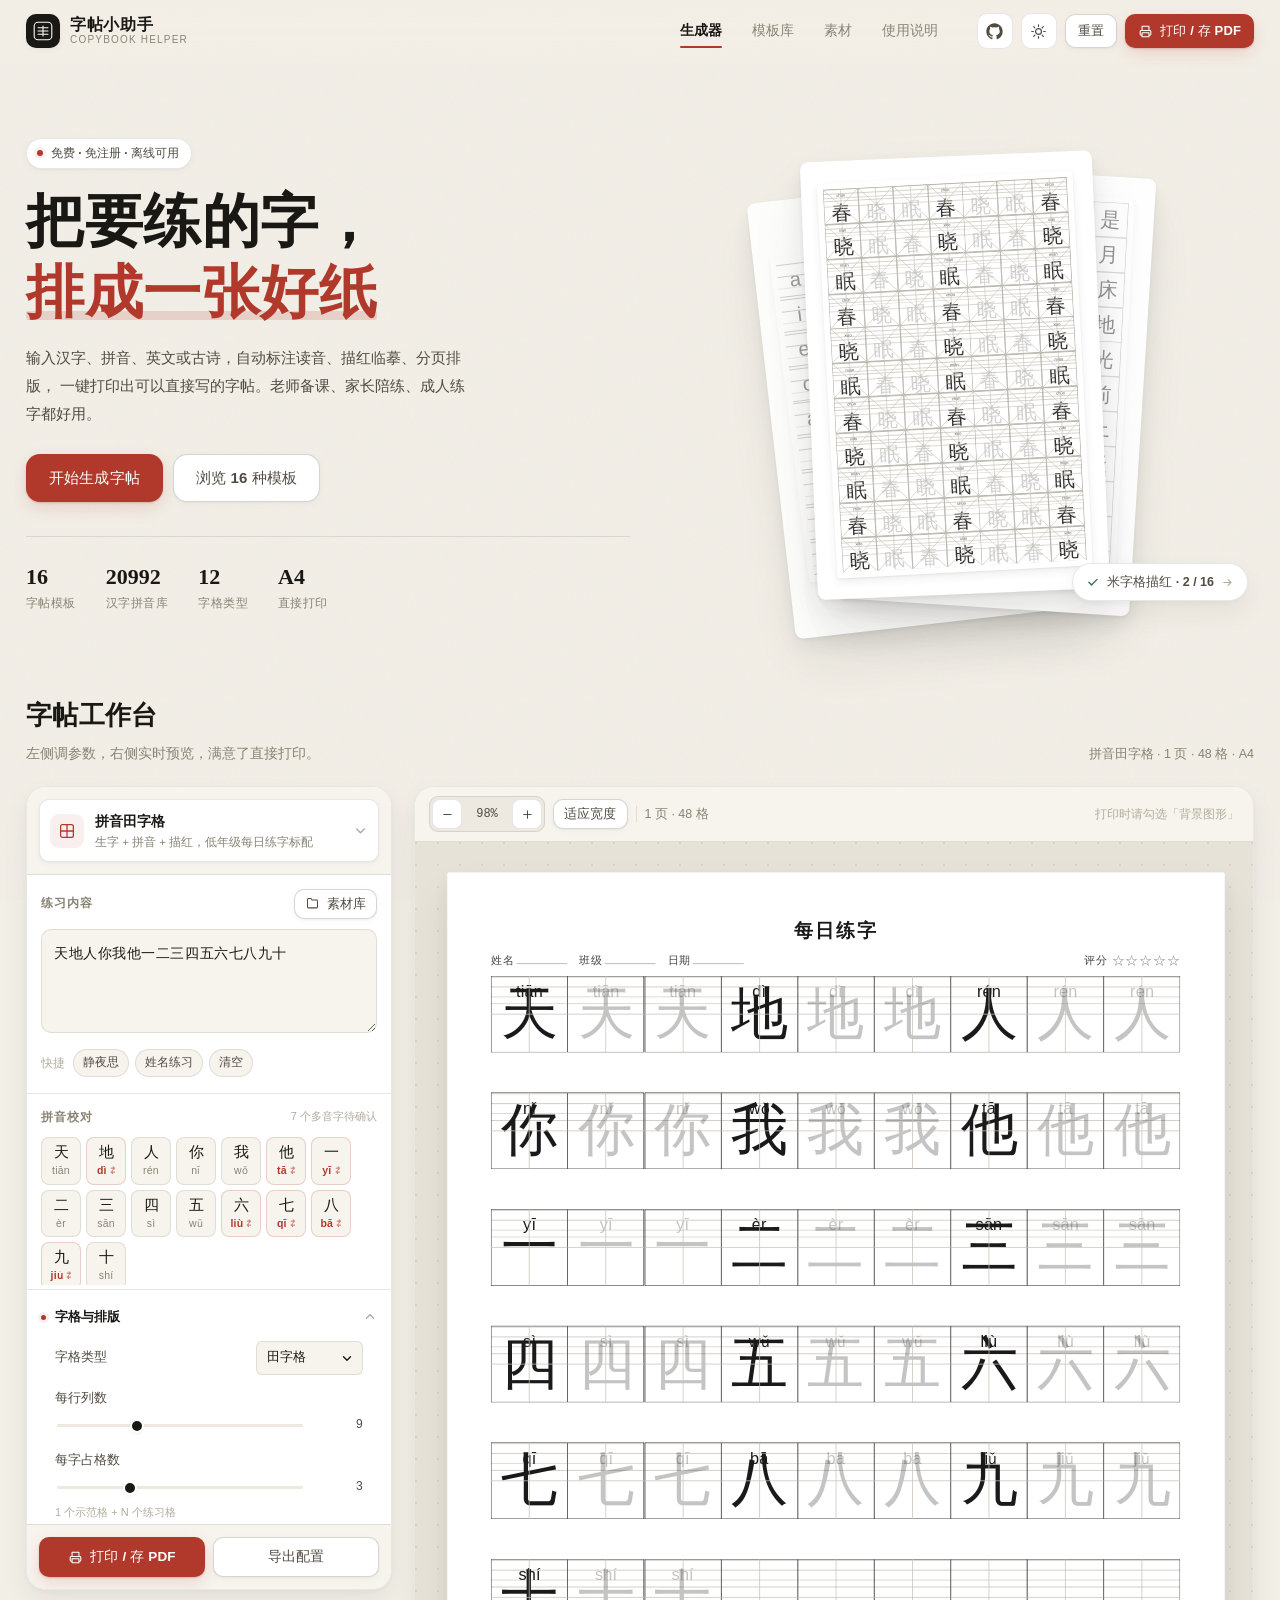
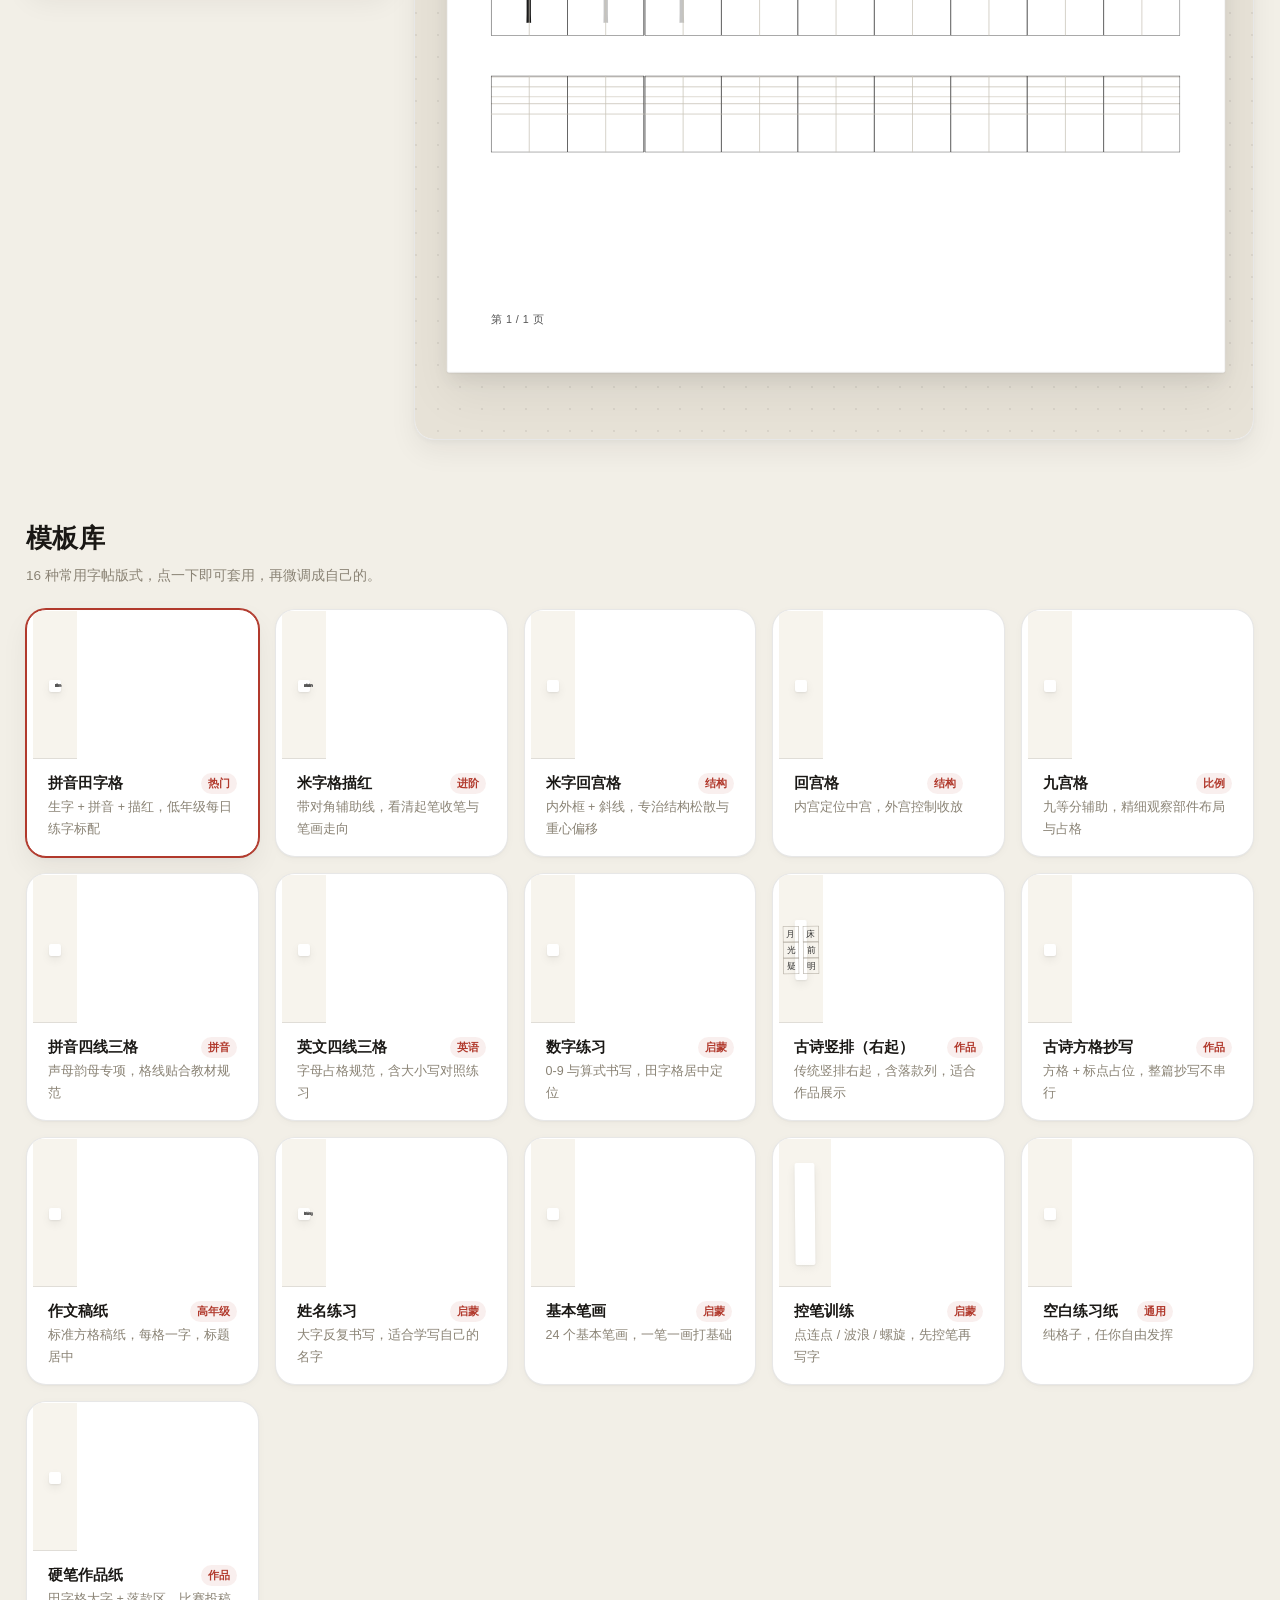
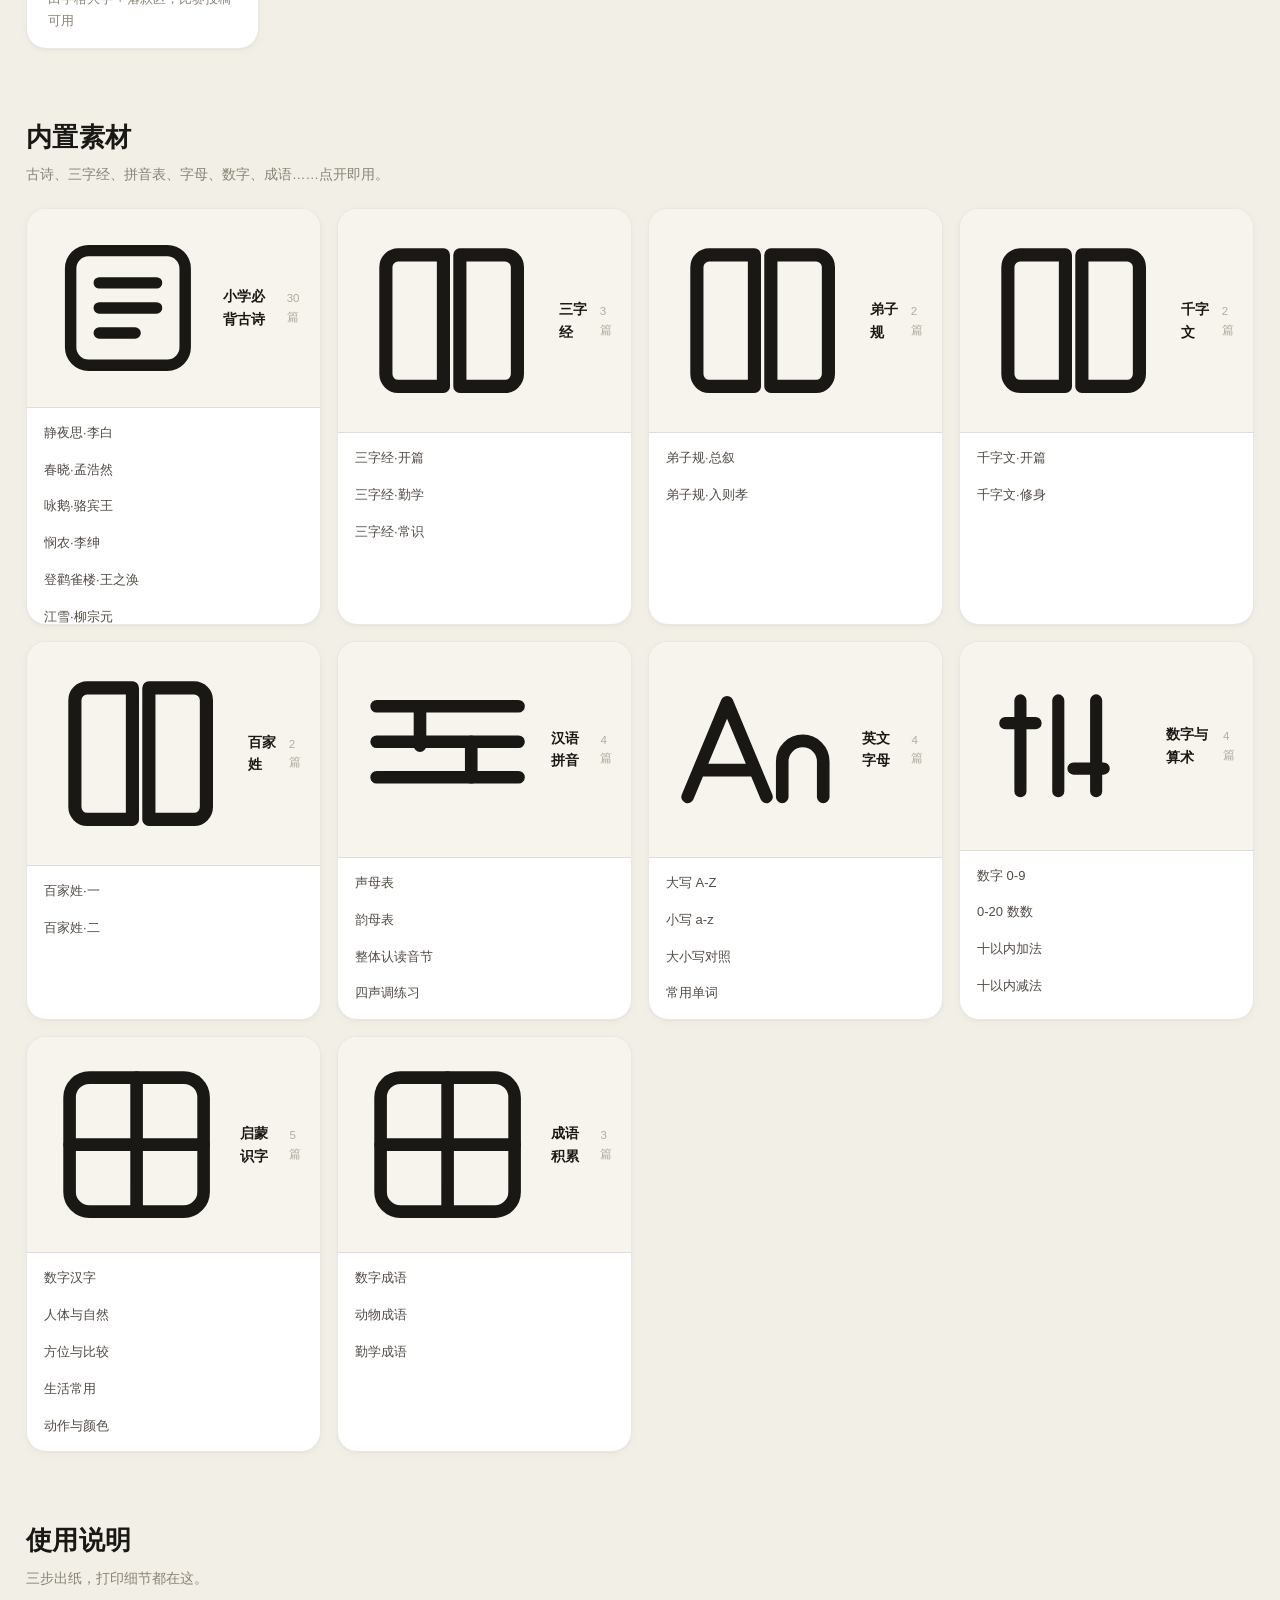
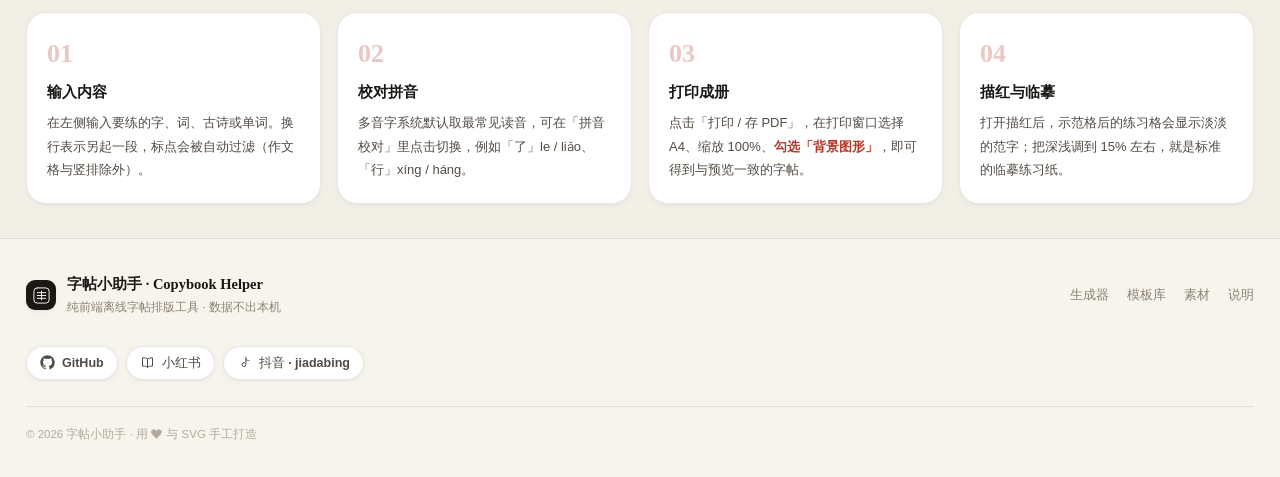
==== web/index.html @ ebec15ca "fix: 修复拼音预览显示 + 新增 GitHub Pages 部署 - 拼音区高度 0.46→0.38 格宽、字号 0.66→0.56、基线对齐四线三格 - 模板缩略图拼音同步收窄 - 新增 .gi" ====
<!DOCTYPE html>
<html lang="zh-CN" data-theme="light">
<head>
<meta charset="UTF-8">
<meta name="viewport" content="width=device-width, initial-scale=1, viewport-fit=cover">
<title>字帖小助手 · 在线字帖生成器 | 田字格 / 米字格 / 拼音 / 英文 / 古诗 一键排版打印</title>
<meta name="description" content="字帖小助手：免费在线字帖生成器，田字格、米字格、回宫格、九宫格、四线三格、作文格、竖排古诗、控笔训练，自动标注拼音、描红临摹、A4 直接打印或导出 PDF。">
<link rel="stylesheet" href="assets/css/theme.css">
<link rel="stylesheet" href="assets/css/app.css">
<link rel="stylesheet" href="assets/css/print.css" media="print">
<link rel="icon" href="data:image/svg+xml,%3Csvg xmlns='http://www.w3.org/2000/svg' viewBox='0 0 100 100'%3E%3Crect width='100' height='100' rx='22' fill='%231a1815'/%3E%3Cpath d='M22 30h56M22 50h56M22 70h56M50 22v56' stroke='%23f0ebe1' stroke-width='4' stroke-linecap='round'/%3E%3C/svg%3E">
</head>
<body>

<div class="paper-grain" aria-hidden="true"></div>

<!-- ============ 顶栏 ============ -->
<header class="topbar" id="topbar">
  <div class="topbar-inner">
    <a class="brand" href="#top">
      <span class="brand-mark" aria-hidden="true">
        <svg viewBox="0 0 40 40"><rect x="4" y="4" width="32" height="32" rx="7"/><path d="M11 14h18M11 20h18M11 26h18M20 11v18"/></svg>
      </span>
      <span class="brand-text">
        <strong>字帖小助手</strong>
        <em>Copybook Helper</em>
      </span>
    </a>

    <nav class="topnav">
      <a href="#studio" class="is-active">生成器</a>
      <a href="#gallery">模板库</a>
      <a href="#materials">素材</a>
      <a href="#guide">使用说明</a>
    </nav>

    <div class="topbar-actions">
      <a class="icon-btn" href="https://github.com/Jdb156158/copybook" target="_blank" rel="noopener"
        title="GitHub 仓库：Jdb156158/copybook" aria-label="GitHub 仓库">
        <svg class="i-github" viewBox="0 0 24 24" aria-hidden="true"><path d="M12 .5C5.73.5.5 5.73.5 12c0 5.08 3.29 9.39 7.86 10.91.58.11.79-.25.79-.55v-1.94c-3.2.7-3.88-1.54-3.88-1.54-.52-1.33-1.28-1.68-1.28-1.68-1.05-.72.08-.7.08-.7 1.16.08 1.77 1.19 1.77 1.19 1.03 1.77 2.7 1.26 3.36.96.1-.75.4-1.26.73-1.55-2.55-.29-5.23-1.28-5.23-5.7 0-1.26.45-2.29 1.19-3.1-.12-.29-.52-1.46.11-3.05 0 0 .97-.31 3.18 1.18a11 11 0 0 1 5.79 0c2.2-1.49 3.17-1.18 3.17-1.18.63 1.59.23 2.76.11 3.05.74.81 1.19 1.84 1.19 3.1 0 4.43-2.69 5.4-5.25 5.69.41.36.78 1.06.78 2.14v3.17c0 .31.21.67.8.55A11.51 11.51 0 0 0 23.5 12C23.5 5.73 18.27.5 12 .5z"/></svg>
      </a>
      <button class="icon-btn" id="themeToggle" title="切换深浅主题" aria-label="切换主题">
        <svg class="i-sun" viewBox="0 0 24 24"><circle cx="12" cy="12" r="4.2"/><path d="M12 2.5v2.2M12 19.3v2.2M2.5 12h2.2M19.3 12h2.2M5.2 5.2l1.6 1.6M17.2 17.2l1.6 1.6M18.8 5.2l-1.6 1.6M6.8 17.2l-1.6 1.6"/></svg>
        <svg class="i-moon" viewBox="0 0 24 24"><path d="M20 14.5A8.5 8.5 0 0 1 9.5 4a8.5 8.5 0 1 0 10.5 10.5Z"/></svg>
      </button>
      <button class="btn btn-ghost btn-sm" id="btnResetTop">重置</button>
      <button class="btn btn-primary btn-sm" id="btnPrintTop">
        <svg viewBox="0 0 24 24" class="btn-ico"><path d="M6.5 9V3.5h11V9M6.5 18H5a1.5 1.5 0 0 1-1.5-1.5V12A1.5 1.5 0 0 1 5 10.5h14A1.5 1.5 0 0 1 20.5 12v4.5A1.5 1.5 0 0 1 19 18h-1.5M6.5 14h11v6.5h-11z"/></svg>
        打印 / 存 PDF
      </button>
    </div>
  </div>
</header>

<main id="top">

  <!-- ============ Hero ============ -->
  <section class="hero">
    <div class="hero-grid">
      <div class="hero-copy">
        <span class="eyebrow"><i class="dot"></i>免费 · 免注册 · 离线可用</span>
        <h1>把要练的字，<br><em>排成一张好纸</em></h1>
        <p class="hero-sub">
          输入汉字、拼音、英文或古诗，自动标注读音、描红临摹、分页排版，
          一键打印出可以直接写的字帖。老师备课、家长陪练、成人练字都好用。
        </p>
        <div class="hero-cta">
          <a href="#studio" class="btn btn-primary btn-lg">开始生成字帖</a>
          <a href="#gallery" class="btn btn-ghost btn-lg">浏览 16 种模板</a>
        </div>
        <ul class="hero-stats">
          <li><b id="statTpl">16</b><span>字帖模板</span></li>
          <li><b>20992</b><span>汉字拼音库</span></li>
          <li><b>12</b><span>字格类型</span></li>
          <li><b>A4</b><span>直接打印</span></li>
        </ul>
      </div>

      <div class="hero-visual" id="heroVisual">
        <div class="stack">
          <div class="sheet sheet-3" aria-hidden="true"></div>
          <div class="sheet sheet-2" aria-hidden="true"></div>
          <div class="sheet sheet-1"></div>
        </div>
        <div class="hero-badge" id="heroBadge" title="点击切换下一款模板">
          <svg viewBox="0 0 24 24"><path d="M5 12.5l4.5 4.5L19 7.5"/></svg>
          <span id="heroBadgeText">所见即所得</span>
          <svg class="hero-badge-next" viewBox="0 0 24 24"><path d="M5 12h13M13 6.5l5.5 5.5-5.5 5.5"/></svg>
        </div>
      </div>
    </div>
  </section>

  <!-- ============ 工作台 ============ -->
  <section class="studio" id="studio">
    <div class="section-head">
      <div>
        <h2 class="section-title">字帖工作台</h2>
        <p class="section-desc">左侧调参数，右侧实时预览，满意了直接打印。</p>
      </div>
      <div class="section-meta" id="studioMeta">—</div>
    </div>

    <div class="studio-grid">
      <!-- 控制面板 -->
      <aside class="panel" id="panel">
        <div class="panel-top">
          <button class="tpl-current" id="tplCurrent" type="button">
            <span class="tpl-current-ico" id="tplCurrentIco"></span>
            <span class="tpl-current-copy">
              <b id="tplCurrentName">拼音田字格</b>
              <small id="tplCurrentDesc">生字 + 拼音 + 描红</small>
            </span>
            <svg class="tpl-current-arrow" viewBox="0 0 16 16"><path d="M4 6.5 8 10.5 12 6.5" fill="none" stroke="currentColor" stroke-width="1.6" stroke-linecap="round" stroke-linejoin="round"/></svg>
          </button>
        </div>

        <div class="panel-scroll">
          <!-- 内容 -->
          <section class="block">
            <div class="block-head">
              <span class="block-title">练习内容</span>
              <button class="btn btn-ghost btn-xs" id="btnMaterial">
                <svg viewBox="0 0 24 24" class="btn-ico"><path d="M4 5.5A1.5 1.5 0 0 1 5.5 4h4l2 2.5h7A1.5 1.5 0 0 1 20 8v9.5a1.5 1.5 0 0 1-1.5 1.5h-13A1.5 1.5 0 0 1 4 17.5Z"/></svg>
                素材库
              </button>
            </div>
            <textarea id="textInput" class="content-input" spellcheck="false"
              placeholder="输入要练习的内容，可用换行分段。&#10;例如：天地人你我他&#10;古诗、单词、拼音均可，系统会自动分段排版。"></textarea>
            <div class="quick-row">
              <span class="quick-label">快捷</span>
              <button class="quick" data-quick="poem">静夜思</button>
              <button class="quick" data-quick="name">姓名练习</button>
              <button class="quick" data-quick="clear">清空</button>
            </div>
          </section>

          <!-- 拼音校对 -->
          <section class="block" id="pyBlock">
            <div class="block-head">
              <span class="block-title">拼音校对</span>
              <span class="block-note" id="pyNote">点击拼音可切换多音字</span>
            </div>
            <div class="py-check" id="pyCheck"></div>
          </section>

          <!-- 设置 -->
          <div id="panelSettings" class="settings"></div>
        </div>

        <div class="panel-foot">
          <button class="btn btn-primary" id="btnPrint">
            <svg viewBox="0 0 24 24" class="btn-ico"><path d="M6.5 9V3.5h11V9M6.5 18H5a1.5 1.5 0 0 1-1.5-1.5V12A1.5 1.5 0 0 1 5 10.5h14A1.5 1.5 0 0 1 20.5 12v4.5A1.5 1.5 0 0 1 19 18h-1.5M6.5 14h11v6.5h-11z"/></svg>
            打印 / 存 PDF
          </button>
          <button class="btn btn-ghost" id="btnSavePreset">导出配置</button>
        </div>
      </aside>

      <!-- 预览台 -->
      <section class="stage">
        <div class="stage-bar">
          <div class="stage-bar-left">
            <div class="seg-zoom">
              <button class="icon-btn sm" id="zoomOut" title="缩小">
                <svg viewBox="0 0 24 24"><path d="M6 12h12"/></svg>
              </button>
              <span class="zoom-val" id="zoomVal">100%</span>
              <button class="icon-btn sm" id="zoomIn" title="放大">
                <svg viewBox="0 0 24 24"><path d="M12 6v12M6 12h12"/></svg>
              </button>
            </div>
            <button class="btn btn-ghost btn-xs" id="zoomFit">适应宽度</button>
            <span class="stage-divider"></span>
            <span class="stage-info" id="stageInfo">1 页</span>
          </div>
          <div class="stage-bar-right">
            <span class="stage-hint" id="stageHint">打印时请勾选「背景图形」</span>
          </div>
        </div>
        <div class="stage-canvas" id="canvas">
          <div class="pages" id="pages"></div>
        </div>
      </section>
    </div>
  </section>

  <!-- ============ 模板库 ============ -->
  <section class="gallery" id="gallery">
    <div class="section-head">
      <div>
        <h2 class="section-title">模板库</h2>
        <p class="section-desc">16 种常用字帖版式，点一下即可套用，再微调成自己的。</p>
      </div>
    </div>
    <div class="tpl-grid" id="tplGrid"></div>
  </section>

  <!-- ============ 素材 ============ -->
  <section class="materials" id="materials">
    <div class="section-head">
      <div>
        <h2 class="section-title">内置素材</h2>
        <p class="section-desc">古诗、三字经、拼音表、字母、数字、成语……点开即用。</p>
      </div>
    </div>
    <div class="mat-grid" id="matGrid"></div>
  </section>

  <!-- ============ 说明 ============ -->
  <section class="guide" id="guide">
    <div class="section-head">
      <div>
        <h2 class="section-title">使用说明</h2>
        <p class="section-desc">三步出纸，打印细节都在这。</p>
      </div>
    </div>
    <div class="guide-grid">
      <article class="guide-card">
        <span class="step">01</span>
        <h3>输入内容</h3>
        <p>在左侧输入要练的字、词、古诗或单词。换行表示另起一段，标点会被自动过滤（作文格与竖排除外）。</p>
      </article>
      <article class="guide-card">
        <span class="step">02</span>
        <h3>校对拼音</h3>
        <p>多音字系统默认取最常见读音，可在「拼音校对」里点击切换，例如「了」le / liǎo、「行」xíng / háng。</p>
      </article>
      <article class="guide-card">
        <span class="step">03</span>
        <h3>打印成册</h3>
        <p>点击「打印 / 存 PDF」，在打印窗口选择 A4、缩放 100%、<b>勾选「背景图形」</b>，即可得到与预览一致的字帖。</p>
      </article>
      <article class="guide-card">
        <span class="step">04</span>
        <h3>描红与临摹</h3>
        <p>打开描红后，示范格后的练习格会显示淡淡的范字；把深浅调到 15% 左右，就是标准的临摹练习纸。</p>
      </article>
    </div>
  </section>
</main>

<!-- ============ 页脚 ============ -->
<footer class="footer">
  <div class="footer-inner">
    <div class="footer-brand">
      <span class="brand-mark sm" aria-hidden="true">
        <svg viewBox="0 0 40 40"><rect x="4" y="4" width="32" height="32" rx="7"/><path d="M11 14h18M11 20h18M11 26h18M20 11v18"/></svg>
      </span>
      <div>
        <strong>字帖小助手 · Copybook Helper</strong>
        <p>纯前端离线字帖排版工具 · 数据不出本机</p>
      </div>
    </div>
    <nav class="footer-links">
      <a href="#studio">生成器</a>
      <a href="#gallery">模板库</a>
      <a href="#materials">素材</a>
      <a href="#guide">说明</a>
    </nav>

    <div class="socials">
      <a class="social" href="https://github.com/Jdb156158/copybook" target="_blank" rel="noopener" title="GitHub 仓库">
        <svg class="i-github" viewBox="0 0 24 24" aria-hidden="true"><path d="M12 .5C5.73.5.5 5.73.5 12c0 5.08 3.29 9.39 7.86 10.91.58.11.79-.25.79-.55v-1.94c-3.2.7-3.88-1.54-3.88-1.54-.52-1.33-1.28-1.68-1.28-1.68-1.05-.72.08-.7.08-.7 1.16.08 1.77 1.19 1.77 1.19 1.03 1.77 2.7 1.26 3.36.96.1-.75.4-1.26.73-1.55-2.55-.29-5.23-1.28-5.23-5.7 0-1.26.45-2.29 1.19-3.1-.12-.29-.52-1.46.11-3.05 0 0 .97-.31 3.18 1.18a11 11 0 0 1 5.79 0c2.2-1.49 3.17-1.18 3.17-1.18.63 1.59.23 2.76.11 3.05.74.81 1.19 1.84 1.19 3.1 0 4.43-2.69 5.4-5.25 5.69.41.36.78 1.06.78 2.14v3.17c0 .31.21.67.8.55A11.51 11.51 0 0 0 23.5 12C23.5 5.73 18.27.5 12 .5z"/></svg>
        <span>GitHub</span>
      </a>
      <a class="social" href="https://www.xiaohongshu.com/user/profile/5bcd9ff8c5602200010befae" target="_blank" rel="noopener" title="小红书主页">
        <svg viewBox="0 0 24 24" aria-hidden="true"><path d="M12 6.6C10.4 5.1 8.3 4.5 4 4.5v13.2c4.3 0 6.4.6 8 2.1 1.6-1.5 3.7-2.1 8-2.1V4.5c-4.3 0-6.4.6-8 2.1z"/><path d="M12 6.6v13.2"/></svg>
        <span>小红书</span>
      </a>
      <a class="social" id="socialDouyin" href="https://www.douyin.com/search/jiadabing?type=user" target="_blank" rel="noopener" title="抖音：jiadabing">
        <svg viewBox="0 0 24 24" aria-hidden="true"><path d="M14.2 3.5v11.9a3.1 3.1 0 1 1-2.1-2.94"/><path d="M14.2 7.2c1.4 1.1 3.1 1.6 5 1.5"/></svg>
        <span>抖音 · jiadabing</span>
      </a>
    </div>

    <p class="footer-copy">© 2026 字帖小助手 · 用 ❤ 与 SVG 手工打造</p>
  </div>
</footer>

<!-- ============ 素材弹层 ============ -->
<div class="modal" id="modal" hidden>
  <div class="modal-mask" data-close></div>
  <div class="modal-panel" role="dialog" aria-modal="true" aria-labelledby="modalTitle">
    <header class="modal-head">
      <h3 id="modalTitle">素材库</h3>
      <button class="icon-btn" data-close aria-label="关闭">
        <svg viewBox="0 0 24 24"><path d="M6 6l12 12M18 6L6 18"/></svg>
      </button>
    </header>
    <div class="modal-body" id="modalBody"></div>
  </div>
</div>

<div class="toasts" id="toasts"></div>

<script src="assets/data/pinyin-data.js" defer></script>
<script src="assets/js/core/pinyin.js" defer></script>
<script src="assets/js/core/grids.js" defer></script>
<script src="assets/js/core/templates.js" defer></script>
<script src="assets/js/core/layout.js" defer></script>
<script src="assets/js/core/render.js" defer></script>
<script src="assets/js/core/store.js" defer></script>
<script src="assets/js/ui/controls.js" defer></script>
<script src="assets/js/ui/app.js" defer></script>
</body>
</html>
---- web/assets/css/theme.css ----
/* ============================================================
 * theme.css —— 设计令牌 / 基础重置 / 通用控件
 * 主题：宣纸暖白 + 墨黑 + 朱砂（暗色模式随系统或手动切换）
 * ========================================================== */

:root {
  /* 色板 */
  --paper: #FBF9F4;
  --bg: #F2EFE7;
  --surface: #FFFFFF;
  --surface-2: #F7F4ED;
  --surface-3: #EDE9E0;
  --stage-bg: #E7E2D7;

  --ink: #1A1815;
  --ink-2: #514B42;
  --ink-3: #8A8375;
  --ink-4: #B3AC9E;

  --accent: #B1392C;
  --accent-2: #96302496;
  --accent-soft: #B1392C14;
  --jade: #3F6B54;
  --gold: #B08A45;

  --border: #1A18151A;
  --border-2: #1A18152E;
  --ring: #B1392C40;

  /* 字体 */
  --font-ui: -apple-system, BlinkMacSystemFont, "SF Pro SC", "PingFang SC",
    "Hiragino Sans GB", "Microsoft YaHei", "Segoe UI", Roboto, sans-serif;
  --font-serif: "Songti SC", "STSong", "Source Han Serif SC", "Noto Serif SC",
    "PingFang SC", Georgia, serif;
  --font-mono: "SF Mono", "JetBrains Mono", ui-monospace, Menlo, monospace;

  /* 尺度 */
  --r-xs: 6px;
  --r-sm: 10px;
  --r: 14px;
  --r-lg: 20px;
  --r-xl: 28px;

  --sh-1: 0 1px 2px #1A18150A, 0 2px 8px #1A181508;
  --sh-2: 0 2px 6px #1A18150A, 0 12px 28px #1A18150F;
  --sh-3: 0 8px 20px #1A181514, 0 28px 64px #1A18151C;
  --sh-paper: 0 2px 4px #1A181512, 0 10px 24px #1A181514, 0 30px 60px #1A181512;

  --ease: cubic-bezier(.22, .61, .36, 1);
  --ease-out: cubic-bezier(.16, 1, .3, 1);
  --topbar-h: 62px;
  --maxw: 1280px;

  color-scheme: light;
}

[data-theme="dark"] {
  --paper: #171613;
  --bg: #100F0C;
  --surface: #1D1B17;
  --surface-2: #232019;
  --surface-3: #2B271F;
  --stage-bg: #0D0C0A;

  --ink: #F2EDE3;
  --ink-2: #C3BBAE;
  --ink-3: #918A7C;
  --ink-4: #6B655A;

  --accent: #DE5B4A;
  --accent-soft: #DE5B4A1F;
  --jade: #6FA98A;
  --gold: #D2AC68;

  --border: #F2EDE31A;
  --border-2: #F2EDE32E;
  --ring: #DE5B4A4D;

  --sh-1: 0 1px 2px #0008, 0 2px 8px #0006;
  --sh-2: 0 2px 6px #0008, 0 12px 28px #000A;
  --sh-3: 0 8px 20px #000A, 0 28px 64px #000C;
  --sh-paper: 0 2px 4px #0006, 0 14px 32px #000A, 0 40px 80px #0009;

  color-scheme: dark;
}

* { box-sizing: border-box; }

html { -webkit-text-size-adjust: 100%; scroll-behavior: smooth; scroll-padding-top: 84px; }

body {
  margin: 0;
  background: var(--bg);
  color: var(--ink);
  font-family: var(--font-ui);
  font-size: 14px;
  line-height: 1.6;
  -webkit-font-smoothing: antialiased;
  overflow-x: hidden;
}

h1, h2, h3, h4, p, ul, ol, figure { margin: 0; }
ul, ol { padding: 0; list-style: none; }
a { color: inherit; text-decoration: none; }
button { font: inherit; color: inherit; background: none; border: 0; cursor: pointer; }
input, textarea, select { font: inherit; color: inherit; }
svg { display: block; }
::selection { background: var(--accent); color: #fff; }

/* 纸纹 */
.paper-grain {
  position: fixed; inset: 0; z-index: 0; pointer-events: none;
  opacity: .045; mix-blend-mode: multiply;
  background-image: url("data:image/svg+xml,%3Csvg xmlns='http://www.w3.org/2000/svg' width='180' height='180'%3E%3Cfilter id='n'%3E%3CfeTurbulence type='fractalNoise' baseFrequency='.85' numOctaves='3' stitchTiles='stitch'/%3E%3C/filter%3E%3Crect width='180' height='180' filter='url(%23n)'/%3E%3C/svg%3E");
}
[data-theme="dark"] .paper-grain { opacity: .05; mix-blend-mode: screen; }

/* ---------------- 按钮 ---------------- */
.btn {
  display: inline-flex; align-items: center; justify-content: center; gap: 7px;
  height: 40px; padding: 0 16px; border-radius: var(--r-sm);
  font-size: 13.5px; font-weight: 550; letter-spacing: .01em;
  border: 1px solid transparent; white-space: nowrap;
  transition: transform .18s var(--ease), background .18s var(--ease),
    border-color .18s var(--ease), box-shadow .18s var(--ease), color .18s var(--ease);
}
.btn:active { transform: scale(.975); }
.btn-ico { width: 15px; height: 15px; fill: none; stroke: currentColor; stroke-width: 1.7; stroke-linecap: round; stroke-linejoin: round; }

.btn-primary {
  background: var(--accent); color: #fff;
  box-shadow: 0 1px 2px #B1392C40, 0 6px 16px #B1392C26;
}
.btn-primary:hover { background: #9C3126; box-shadow: 0 2px 4px #B1392C4D, 0 10px 24px #B1392C33; transform: translateY(-1px); }

.btn-ghost {
  background: var(--surface); color: var(--ink-2);
  border-color: var(--border-2); box-shadow: var(--sh-1);
}
.btn-ghost:hover { color: var(--ink); border-color: var(--ink-4); background: var(--surface-2); transform: translateY(-1px); }

.btn-lg { height: 48px; padding: 0 22px; font-size: 15px; border-radius: var(--r); }
.btn-sm { height: 34px; padding: 0 12px; font-size: 13px; }
.btn-xs { height: 30px; padding: 0 10px; font-size: 12.5px; }
.btn[disabled] { opacity: .5; pointer-events: none; }

.icon-btn {
  display: inline-flex; align-items: center; justify-content: center;
  width: 36px; height: 36px; border-radius: 10px; color: var(--ink-2);
  border: 1px solid var(--border); background: var(--surface);
  transition: all .18s var(--ease);
}
.icon-btn:hover { color: var(--ink); border-color: var(--ink-4); background: var(--surface-2); }
.icon-btn svg { width: 17px; height: 17px; fill: none; stroke: currentColor; stroke-width: 1.7; stroke-linecap: round; stroke-linejoin: round; }
.icon-btn.sm { width: 30px; height: 30px; border-radius: 8px; }
.icon-btn.sm svg { width: 15px; height: 15px; }

/* 主题按钮图标切换 */
#themeToggle .i-moon { display: none; }
[data-theme="dark"] #themeToggle .i-sun { display: none; }
[data-theme="dark"] #themeToggle .i-moon { display: block; }

/* ---------------- 通用小控件 ---------------- */
.eyebrow {
  display: inline-flex; align-items: center; gap: 8px;
  padding: 5px 12px 5px 10px; border-radius: 100px;
  background: var(--surface); border: 1px solid var(--border);
  font-size: 12px; font-weight: 550; color: var(--ink-2);
  box-shadow: var(--sh-1);
}
.eyebrow .dot {
  width: 6px; height: 6px; border-radius: 50%; background: var(--accent);
  box-shadow: 0 0 0 3px var(--accent-soft);
  animation: pulse 2.4s var(--ease) infinite;
}
@keyframes pulse {
  0%, 100% { box-shadow: 0 0 0 3px var(--accent-soft); }
  50% { box-shadow: 0 0 0 6px #B1392C0A; }
}

/* ---------------- Toast ---------------- */
.toasts {
  position: fixed; z-index: 200; bottom: 26px; left: 50%; transform: translateX(-50%);
  display: flex; flex-direction: column; gap: 8px; align-items: center; pointer-events: none;
}
.toast {
  display: flex; align-items: center; gap: 9px;
  padding: 10px 16px; border-radius: 100px;
  background: var(--ink); color: var(--paper);
  font-size: 13px; font-weight: 500; box-shadow: var(--sh-3);
  animation: toastIn .32s var(--ease-out) both;
}
.toast svg { width: 15px; height: 15px; fill: none; stroke: currentColor; stroke-width: 2; stroke-linecap: round; stroke-linejoin: round; }
.toast.out { animation: toastOut .24s var(--ease) both; }
@keyframes toastIn { from { opacity: 0; transform: translateY(14px) scale(.96); } }
@keyframes toastOut { to { opacity: 0; transform: translateY(8px) scale(.97); } }

/* ---------------- Modal ---------------- */
.modal { position: fixed; inset: 0; z-index: 150; display: grid; place-items: center; padding: 24px; }
.modal[hidden] { display: none; }
.modal-mask { position: absolute; inset: 0; background: #0B0A0880; backdrop-filter: blur(6px); animation: fade .2s var(--ease); }
.modal-panel {
  position: relative; width: min(720px, 100%); max-height: 82vh;
  display: flex; flex-direction: column; overflow: hidden;
  background: var(--surface); border: 1px solid var(--border); border-radius: var(--r-xl);
  box-shadow: var(--sh-3); animation: modalIn .28s var(--ease-out);
}
@keyframes fade { from { opacity: 0; } }
@keyframes modalIn { from { opacity: 0; transform: translateY(16px) scale(.98); } }
.modal-head {
  display: flex; align-items: center; justify-content: space-between;
  padding: 16px 18px; border-bottom: 1px solid var(--border);
}
.modal-head h3 { font-family: var(--font-serif); font-size: 17px; font-weight: 600; }
.modal-body { padding: 8px 10px 18px; overflow: auto; }

/* ---------------- 表单控件（面板内） ---------------- */
.ctl-select { position: relative; }
.ctl-select select {
  appearance: none; width: 100%; height: 34px; padding: 0 30px 0 10px;
  background: var(--surface-2); border: 1px solid var(--border); border-radius: var(--r-xs);
  font-size: 13px; cursor: pointer; transition: all .16s var(--ease);
}
.ctl-select select:hover { border-color: var(--ink-4); }
.ctl-select select:focus { outline: none; border-color: var(--accent); box-shadow: 0 0 0 3px var(--ring); }
.ctl-caret {
  position: absolute; right: 9px; top: 50%; transform: translateY(-50%);
  width: 14px; height: 14px; fill: none; stroke: var(--ink-3); stroke-width: 1.6;
  stroke-linecap: round; stroke-linejoin: round; pointer-events: none;
}

.ctl-seg {
  display: flex; gap: 2px; padding: 2px; border-radius: 9px;
  background: var(--surface-3); border: 1px solid var(--border);
}
.seg-btn {
  flex: 1; min-width: 0; height: 28px; padding: 0 6px; border-radius: 7px;
  font-size: 12.5px; color: var(--ink-3); white-space: nowrap;
  transition: all .18s var(--ease);
}
.seg-btn:hover { color: var(--ink-2); }
.seg-btn.is-on {
  background: var(--surface); color: var(--ink); font-weight: 600;
  box-shadow: var(--sh-1);
}

.ctl-range { display: flex; align-items: center; gap: 10px; }
.ctl-range input[type="range"] {
  flex: 1; appearance: none; height: 18px; background: none; cursor: pointer;
}
.ctl-range input[type="range"]::-webkit-slider-runnable-track {
  height: 3px; border-radius: 2px; background: var(--surface-3);
}
.ctl-range input[type="range"]::-webkit-slider-thumb {
  appearance: none; width: 14px; height: 14px; margin-top: -5.5px; border-radius: 50%;
  background: var(--ink); border: 2px solid var(--surface);
  box-shadow: var(--sh-1); transition: transform .16s var(--ease);
}
.ctl-range input[type="range"]:hover::-webkit-slider-thumb { transform: scale(1.18); }
.ctl-range input[type="range"]:active::-webkit-slider-thumb { transform: scale(1.05); }
.ctl-range input[type="range"]::-moz-range-track { height: 3px; border-radius: 2px; background: var(--surface-3); }
.ctl-range input[type="range"]::-moz-range-thumb {
  width: 12px; height: 12px; border-radius: 50%; background: var(--ink);
  border: 2px solid var(--surface); box-shadow: var(--sh-1);
}
.ctl-out {
  min-width: 48px; text-align: right; font-size: 12px; font-variant-numeric: tabular-nums;
  color: var(--ink-2); font-family: var(--font-mono);
}

.ctl-color { display: flex; align-items: center; gap: 8px; }
.color-well { position: relative; width: 34px; height: 26px; flex: none; }
.color-well input { position: absolute; inset: 0; opacity: 0; cursor: pointer; }
.color-well span {
  display: block; width: 100%; height: 100%; border-radius: var(--r-xs);
  border: 1px solid var(--border-2); box-shadow: inset 0 1px 2px #0002;
}
.sw-row { display: flex; gap: 5px; }
.sw {
  width: 18px; height: 18px; border-radius: 5px; border: 1px solid var(--border-2);
  transition: transform .16s var(--ease);
}
.sw:hover { transform: scale(1.14); }
.sw.is-on { box-shadow: 0 0 0 2px var(--surface), 0 0 0 3.5px var(--accent); }

.ctl-switch { position: relative; display: inline-flex; }
.ctl-switch input { position: absolute; opacity: 0; width: 0; height: 0; }
.ctl-switch .track {
  display: block; width: 38px; height: 22px; border-radius: 100px;
  background: var(--surface-3); border: 1px solid var(--border);
  transition: all .22s var(--ease); position: relative;
}
.ctl-switch .knob {
  position: absolute; top: 2px; left: 2px; width: 16px; height: 16px; border-radius: 50%;
  background: var(--surface); box-shadow: 0 1px 3px #0003;
  transition: all .22s var(--ease);
}
.ctl-switch input:checked + .track { background: var(--accent); border-color: transparent; }
.ctl-switch input:checked + .track .knob { left: 19px; }
.ctl-switch input:focus-visible + .track { box-shadow: 0 0 0 3px var(--ring); }

.ctl-chips { display: flex; flex-wrap: wrap; gap: 6px; }
.chip {
  padding: 4px 10px; border-radius: 100px; font-size: 12px;
  background: var(--surface-2); border: 1px solid var(--border); color: var(--ink-3);
  transition: all .16s var(--ease);
}
.chip:hover { border-color: var(--ink-4); color: var(--ink-2); }
.chip.is-on {
  background: var(--accent-soft); border-color: #B1392C40; color: var(--accent); font-weight: 600;
}

.ctl-text input {
  width: 100%; height: 34px; padding: 0 10px; font-size: 13px;
  background: var(--surface-2); border: 1px solid var(--border); border-radius: var(--r-xs);
  transition: all .16s var(--ease);
}
.ctl-text input:focus { outline: none; border-color: var(--accent); box-shadow: 0 0 0 3px var(--ring); }

@media (prefers-reduced-motion: reduce) {
  *, *::before, *::after { animation-duration: .01ms !important; transition-duration: .01ms !important; }
}
---- web/assets/css/app.css ----
/* ============================================================
 * app.css —— 页面布局 + 字帖渲染区样式
 * ========================================================== */
main { position: relative; z-index: 1; }

/* ---------------- 顶栏 ---------------- */
.topbar {
  position: sticky; top: 0; z-index: 100;
  backdrop-filter: blur(18px) saturate(1.7);
  -webkit-backdrop-filter: blur(18px) saturate(1.7);
  background: color-mix(in srgb, var(--bg) 78%, transparent);
  border-bottom: 1px solid transparent;
  transition: border-color .25s var(--ease), box-shadow .25s var(--ease), background .25s var(--ease);
}
.topbar.is-scrolled { border-bottom-color: var(--border); box-shadow: 0 1px 0 #1A181508, 0 8px 24px #1A181508; }
.topbar-inner {
  max-width: var(--maxw); margin: 0 auto; height: var(--topbar-h);
  padding: 0 26px; display: flex; align-items: center; gap: 26px;
}

.brand { display: flex; align-items: center; gap: 10px; margin-right: auto; }
.brand-mark {
  display: grid; place-items: center; width: 34px; height: 34px; border-radius: 10px;
  background: var(--ink); color: var(--paper); box-shadow: var(--sh-1);
}
.brand-mark svg { width: 22px; height: 22px; fill: none; stroke: currentColor; stroke-width: 2; stroke-linecap: round; }
.brand-mark.sm { width: 30px; height: 30px; border-radius: 9px; }
.brand-mark.sm svg { width: 19px; height: 19px; }
.brand-text { display: flex; flex-direction: column; line-height: 1.15; }
.brand-text strong { font-family: var(--font-serif); font-size: 16px; font-weight: 600; letter-spacing: .04em; }
.brand-text em { font-style: normal; font-size: 10px; letter-spacing: .12em; color: var(--ink-3); text-transform: uppercase; }

.topnav { display: flex; gap: 4px; }
.topnav a {
  position: relative; padding: 7px 13px; border-radius: 9px;
  font-size: 13.5px; color: var(--ink-3); transition: all .18s var(--ease);
}
.topnav a:hover { color: var(--ink); background: var(--surface-2); }
.topnav a.is-active { color: var(--ink); font-weight: 600; }
.topnav a.is-active::after {
  content: ""; position: absolute; left: 13px; right: 13px; bottom: 1px;
  height: 2px; border-radius: 2px; background: var(--accent);
}
.topbar-actions { display: flex; align-items: center; gap: 8px; }

/* ---------------- Hero ---------------- */
.hero { max-width: var(--maxw); margin: 0 auto; padding: 62px 26px 44px; }
.hero-grid { display: grid; grid-template-columns: 1.02fr .98fr; gap: 44px; align-items: center; }
.hero-copy h1 {
  margin: 18px 0 0; font-family: var(--font-serif);
  font-size: clamp(38px, 4.6vw, 58px); line-height: 1.22; font-weight: 600; letter-spacing: .01em;
}
.hero-copy h1 em { font-style: normal; color: var(--accent); position: relative; }
.hero-copy h1 em::after {
  content: ""; position: absolute; left: 0; right: 0; bottom: .08em; height: .16em;
  background: var(--accent); opacity: .16; border-radius: 2px;
}
.hero-sub { margin: 16px 0 0; max-width: 30em; font-size: 15px; line-height: 1.85; color: var(--ink-2); }
.hero-cta { display: flex; gap: 10px; margin-top: 26px; flex-wrap: wrap; }
.hero-stats { display: flex; gap: 30px; margin-top: 34px; padding-top: 22px; border-top: 1px solid var(--border); }
.hero-stats li { display: flex; flex-direction: column; }
.hero-stats b { font-family: var(--font-serif); font-size: 22px; font-weight: 600; }
.hero-stats span { font-size: 11.5px; color: var(--ink-3); letter-spacing: .04em; }

/* Hero 纸叠（2:3 纸卡 + 16 模板轮换） */
.hero-visual { position: relative; height: 500px; display: grid; place-items: center; }
.hero-visual .stack { position: relative; width: 292px; height: 438px; perspective: 1200px; }
.hero-visual .sheet {
  position: absolute; inset: 0; border-radius: 8px; background: #fff;
  box-shadow: var(--sh-paper); overflow: hidden; padding: 18px;
  display: flex; align-items: center; justify-content: center;
  transition: transform .55s var(--ease-out), box-shadow .55s var(--ease-out), opacity .55s var(--ease-out);
  transform-origin: 50% 100%;
}
.hero-visual .sheet-1 { transform: rotate(-2.4deg) translateY(0); z-index: 3; }
.hero-visual .sheet-2 { transform: rotate(3.6deg) translate(20px, 12px); z-index: 2; opacity: .94; }
.hero-visual .sheet-3 { transform: rotate(-6.5deg) translate(-26px, 26px); z-index: 1; opacity: .86; }
.hero-visual:hover .sheet-1 { transform: rotate(-1deg) translateY(-10px); box-shadow: 0 4px 8px #00000012, 0 16px 36px #00000014, 0 44px 90px #00000012; }
.hero-visual:hover .sheet-2 { transform: rotate(2.6deg) translate(52px, 6px); }
.hero-visual:hover .sheet-3 { transform: rotate(-8.5deg) translate(-58px, 20px); }
.hero-visual .sheet-2 .mini-sheet,
.hero-visual .sheet-3 .mini-sheet { opacity: .55; filter: saturate(.4); }

.hero-mini {
  width: 100%; height: 100%;
  display: flex; align-items: center; justify-content: center;
  animation: heroSheetIn .55s var(--ease-out);
}
.hero-mini > .mini-sheet { width: 100%; }
@keyframes heroSheetIn {
  from { opacity: 0; transform: translateY(14px) scale(.965) rotate(.6deg); }
}

.hero-badge {
  position: absolute; right: 6px; bottom: 24px; z-index: 4;
  display: flex; align-items: center; gap: 7px; padding: 8px 13px; border-radius: 100px;
  background: var(--surface); border: 1px solid var(--border); box-shadow: var(--sh-2);
  font-size: 12.5px; font-weight: 550; color: var(--ink-2);
  cursor: pointer; user-select: none; max-width: 240px;
  transition: transform .2s var(--ease), box-shadow .2s var(--ease), border-color .2s var(--ease);
}
.hero-badge:hover { transform: translateY(-2px); border-color: var(--ink-4); box-shadow: var(--sh-3); }
.hero-badge:active { transform: scale(.97); }
.hero-badge > svg:first-child { width: 14px; height: 14px; fill: none; stroke: var(--jade); stroke-width: 2.4; stroke-linecap: round; stroke-linejoin: round; flex: none; }
.hero-badge span { white-space: nowrap; overflow: hidden; text-overflow: ellipsis; }
.hero-badge-next {
  width: 13px; height: 13px; flex: none; fill: none; stroke: var(--ink-4);
  stroke-width: 2; stroke-linecap: round; stroke-linejoin: round;
  transition: transform .2s var(--ease), stroke .2s var(--ease);
}
.hero-badge:hover .hero-badge-next { transform: translateX(2px); stroke: var(--accent); }

/* ---------------- 段落标题 ---------------- */
.section-head {
  display: flex; align-items: flex-end; justify-content: space-between; gap: 20px;
  margin-bottom: 22px;
}
.section-title { font-family: var(--font-serif); font-size: 26px; font-weight: 600; letter-spacing: .01em; }
.section-desc { margin-top: 6px; font-size: 13.5px; color: var(--ink-3); }
.section-meta { font-size: 12.5px; color: var(--ink-3); font-variant-numeric: tabular-nums; }

/* ---------------- 工作台 ---------------- */
.studio { max-width: var(--maxw); margin: 0 auto; padding: 26px 26px 44px; }
.studio-grid {
  display: grid; grid-template-columns: 366px minmax(0, 1fr); gap: 22px; align-items: start;
}

/* 面板 */
.panel {
  position: sticky; top: calc(var(--topbar-h) + 16px);
  display: flex; flex-direction: column;
  max-height: calc(100vh - var(--topbar-h) - 34px);
  background: var(--surface); border: 1px solid var(--border);
  border-radius: var(--r-lg); box-shadow: var(--sh-2); overflow: hidden;
}
.panel-top { padding: 12px; border-bottom: 1px solid var(--border); background: var(--surface-2); }
.tpl-current {
  display: flex; align-items: center; gap: 11px; width: 100%; padding: 10px;
  border-radius: var(--r-sm); background: var(--surface); border: 1px solid var(--border);
  box-shadow: var(--sh-1); transition: all .18s var(--ease); text-align: left;
}
.tpl-current:hover { border-color: var(--ink-4); transform: translateY(-1px); box-shadow: var(--sh-2); }
.tpl-current-ico {
  display: grid; place-items: center; width: 34px; height: 34px; border-radius: 9px; flex: none;
  background: var(--accent-soft); color: var(--accent);
}
.tpl-current-ico svg { width: 18px; height: 18px; fill: none; stroke: currentColor; stroke-width: 1.7; stroke-linecap: round; stroke-linejoin: round; }
.tpl-current-copy { display: flex; flex-direction: column; min-width: 0; flex: 1; }
.tpl-current-copy b { font-size: 14px; font-weight: 600; }
.tpl-current-copy small { font-size: 11.5px; color: var(--ink-3); overflow: hidden; text-overflow: ellipsis; white-space: nowrap; }
.tpl-current-arrow { width: 15px; height: 15px; flex: none; color: var(--ink-4); }

.panel-scroll { flex: 1; overflow-y: auto; overscroll-behavior: contain; }
.panel-scroll::-webkit-scrollbar { width: 9px; }
.panel-scroll::-webkit-scrollbar-thumb { background: var(--ink-4); border-radius: 9px; border: 3px solid var(--surface); }
.panel-scroll::-webkit-scrollbar-track { background: transparent; }

.block { padding: 14px 14px 4px; border-bottom: 1px solid var(--border); }
.block-head { display: flex; align-items: center; justify-content: space-between; gap: 10px; margin-bottom: 10px; }
.block-title { font-size: 12px; font-weight: 650; letter-spacing: .08em; color: var(--ink-3); text-transform: uppercase; }
.block-note { font-size: 11px; color: var(--ink-4); }

.content-input {
  width: 100%; min-height: 104px; resize: vertical; padding: 11px 12px;
  background: var(--surface-2); border: 1px solid var(--border); border-radius: var(--r-sm);
  font-size: 14px; line-height: 1.8; letter-spacing: .04em;
  transition: all .18s var(--ease);
}
.content-input:focus { outline: none; border-color: var(--accent); box-shadow: 0 0 0 3px var(--ring); background: var(--surface); }
.quick-row { display: flex; align-items: center; gap: 6px; padding: 10px 0 12px; flex-wrap: wrap; }
.quick-label { font-size: 11.5px; color: var(--ink-4); margin-right: 2px; }
.quick {
  padding: 3px 9px; border-radius: 100px; font-size: 12px; color: var(--ink-2);
  background: var(--surface-2); border: 1px solid var(--border); transition: all .16s var(--ease);
}
.quick:hover { background: var(--surface-3); color: var(--ink); }

/* 拼音校对 */
.py-check {
  display: flex; flex-wrap: wrap; gap: 5px; max-height: 148px; overflow-y: auto;
  padding-bottom: 12px;
}
.py-check:empty::after { content: "输入汉字后自动标注拼音"; font-size: 12px; color: var(--ink-4); }
.py-item {
  display: flex; flex-direction: column; align-items: center; gap: 1px;
  min-width: 40px; padding: 5px 6px; border-radius: 8px;
  background: var(--surface-2); border: 1px solid var(--border);
  cursor: pointer; transition: all .16s var(--ease);
}
.py-item:hover { border-color: var(--accent); background: var(--accent-soft); }
.py-item .py-c { font-family: var(--font-serif); font-size: 15px; line-height: 1.2; }
.py-item .py-p { font-size: 10.5px; color: var(--ink-3); letter-spacing: .02em; }
.py-item.is-multi { border-color: #B1392C33; }
.py-item.is-multi .py-p { color: var(--accent); font-weight: 600; }
.py-item.is-multi .py-p::after { content: " ⇄"; opacity: .6; }

/* 设置分组 */
.settings { padding: 4px 0 8px; }
.pgroup { border-bottom: 1px solid var(--border); }
.pgroup:last-child { border-bottom: 0; }
.pgroup-head {
  display: flex; align-items: center; gap: 9px; width: 100%; padding: 13px 14px;
  font-size: 13px; font-weight: 600; transition: background .16s var(--ease);
}
.pgroup-head:hover { background: var(--surface-2); }
.pgroup-dot {
  width: 5px; height: 5px; border-radius: 50%; background: var(--ink-4);
  transition: all .2s var(--ease);
}
.pgroup.is-open .pgroup-dot { background: var(--accent); box-shadow: 0 0 0 3px var(--accent-soft); }
.pgroup-title { flex: 1; text-align: left; }
.pgroup-arrow { width: 14px; height: 14px; color: var(--ink-4); transition: transform .22s var(--ease); }
.pgroup.is-open .pgroup-arrow { transform: rotate(180deg); }
.pgroup-body {
  display: grid; grid-template-rows: 0fr; transition: grid-template-rows .28s var(--ease);
  overflow: hidden;
}
.pgroup.is-open .pgroup-body { grid-template-rows: 1fr; }
.pgroup-body > * { min-height: 0; }
.pgroup-body-inner { padding: 0 14px 14px; }

.prow { padding: 0 14px 13px; }
.prow[hidden] { display: none; }
.row-inline { display: flex; align-items: center; justify-content: space-between; gap: 12px; }
.row-label { display: flex; align-items: center; gap: 10px; font-size: 13px; color: var(--ink-2); }
.row-stack .row-label { margin-bottom: 7px; font-size: 12.5px; }
.row-hint { margin-top: 5px; font-size: 11px; color: var(--ink-4); line-height: 1.5; }
.row-inline .row-hint { flex: 1; }

.panel-foot {
  display: flex; gap: 8px; padding: 12px; border-top: 1px solid var(--border);
  background: var(--surface-2);
}
.panel-foot .btn { flex: 1; }

/* 预览台 */
.stage {
  display: flex; flex-direction: column; min-height: calc(100vh - var(--topbar-h) - 90px);
  background: var(--surface); border: 1px solid var(--border);
  border-radius: var(--r-lg); box-shadow: var(--sh-2); overflow: hidden;
}
.stage-bar {
  display: flex; align-items: center; justify-content: space-between; gap: 12px;
  padding: 9px 14px; border-bottom: 1px solid var(--border); background: var(--surface-2);
}
.stage-bar-left, .stage-bar-right { display: flex; align-items: center; gap: 8px; }
.seg-zoom {
  display: flex; align-items: center; gap: 2px; padding: 2px;
  background: var(--surface-3); border: 1px solid var(--border); border-radius: 9px;
}
.zoom-val {
  min-width: 46px; text-align: center; font-size: 12px; font-variant-numeric: tabular-nums;
  color: var(--ink-2); font-family: var(--font-mono);
}
.stage-divider { width: 1px; height: 16px; background: var(--border); }
.stage-info { font-size: 12.5px; color: var(--ink-3); font-variant-numeric: tabular-nums; }
.stage-hint { font-size: 11.5px; color: var(--ink-4); }

.stage-canvas {
  flex: 1; overflow: auto; padding: 30px 24px 44px;
  background: var(--stage-bg);
  background-image: radial-gradient(circle at 1px 1px, #1A181512 1px, transparent 0);
  background-size: 22px 22px;
}
.pages {
  display: flex; flex-direction: column; align-items: center; gap: 26px;
  width: max-content; min-width: 100%; margin: 0 auto;
  transform-origin: top center; transition: transform .2s var(--ease);
}

/* ---------------- 字帖渲染区 ---------------- */
.cb-page {
  position: relative; flex: none; display: flex; flex-direction: column;
  background: #fff; color: #1a1a1a;
  box-shadow: 0 1px 2px #00000010, 0 8px 20px #00000012, 0 24px 48px #0000000F;
  border-radius: 2px;
}
.cb-page::after {
  content: ""; position: absolute; inset: 0; pointer-events: none;
  box-shadow: inset 0 0 0 1px #0000000D;
}
.cb-head { flex: none; padding-bottom: 4px; }
.cb-head-empty { height: 2px; }
.cb-title {
  text-align: center; font-family: var(--font-serif); font-size: 19px; font-weight: 600;
  letter-spacing: .12em; color: #1a1a1a;
}
.cb-fields {
  display: flex; align-items: center; justify-content: space-between; gap: 12px;
  padding-top: 5px; font-size: 11px; color: #444;
}
.cb-meta { display: flex; gap: 12px; flex-wrap: wrap; }
.cb-field { display: inline-flex; align-items: baseline; gap: 3px; }
.cb-field i { font-style: normal; letter-spacing: .04em; }
.cb-field u { display: inline-block; min-width: 52px; border-bottom: 1px solid #bbb; height: 1em; }
.cb-score { display: inline-flex; align-items: center; gap: 5px; }
.cb-score b { font-weight: 500; letter-spacing: .04em; }
.cb-stars s { text-decoration: none; font-size: 13px; color: #888; letter-spacing: 1px; }

.cb-body { flex: 1 1 auto; }
.cb-row { display: flex; }
.cb-row:last-child { margin-bottom: 0 !important; }

.cb-cell { position: relative; flex: none; }
.cb-cell .cb-grid-svg { position: absolute; inset: 0; width: 100%; height: 100%; pointer-events: none; }
.cb-glyph {
  position: absolute; inset: 0; display: flex; align-items: center; justify-content: center;
  line-height: 1; font-weight: 400; white-space: nowrap;
}
.cb-glyph-four { inset: 0 0 28%; align-items: flex-end; }
.cb-cell-v .cb-glyph { inset: 0; }

.cb-py { position: relative; width: 100%; }
.cb-py .cb-grid-svg { position: absolute; inset: 0; width: 100%; height: 100%; }
.cb-py-t {
  position: absolute; left: 0; right: 0; top: 58%; transform: translateY(-50%);
  text-align: center; font-family: var(--font-ui) !important;
  letter-spacing: .01em; line-height: 1; white-space: nowrap; font-size: inherit;
}
.cb-pattern, .cb-stroke { color: #888; }
.cb-pattern svg, .cb-stroke svg { width: 100%; height: 100%; }

.cb-body-v { display: flex; flex-direction: row-reverse; justify-content: flex-start; height: 100%; }
.cb-col { display: flex; flex-direction: column; flex: none; }

.cb-foot {
  flex: none; display: flex; align-items: flex-end; justify-content: space-between; gap: 12px;
  padding-top: 6px; font-size: 11px; color: #555;
}
.cb-sign { display: inline-flex; align-items: baseline; gap: 4px; }
.cb-sign i { font-style: normal; }
.cb-sign u { display: inline-block; min-width: 46px; border-bottom: 1px solid #bbb; height: 1em; }
.cb-sign u.long { min-width: 78px; }
.cb-pagenum { font-variant-numeric: tabular-nums; letter-spacing: .04em; }

/* ---------------- 模板库 ---------------- */
.gallery, .materials, .guide { max-width: var(--maxw); margin: 0 auto; padding: 34px 26px; }
.tpl-grid {
  display: grid; grid-template-columns: repeat(auto-fill, minmax(232px, 1fr)); gap: 16px;
}
.tpl-card {
  position: relative; display: flex; flex-direction: column; overflow: hidden;
  background: var(--surface); border: 1px solid var(--border); border-radius: var(--r-lg);
  box-shadow: var(--sh-1); text-align: left;
  transition: transform .26s var(--ease-out), box-shadow .26s var(--ease-out), border-color .2s var(--ease);
}
.tpl-card::before {
  content: ""; position: absolute; inset: 0; pointer-events: none; opacity: 0;
  background: radial-gradient(420px circle at var(--mx, 50%) var(--my, 0%), #B1392C0F, transparent 60%);
  transition: opacity .3s var(--ease);
}
.tpl-card:hover { transform: translateY(-4px); box-shadow: var(--sh-3); border-color: var(--border-2); }
.tpl-card:hover::before { opacity: 1; }
.tpl-card.is-active { border-color: var(--accent); box-shadow: 0 0 0 1px var(--accent), var(--sh-2); }

.tpl-preview {
  position: relative; height: 148px; padding: 14px 16px 10px;
  background: var(--surface-2); border-bottom: 1px solid var(--border);
  display: flex; flex-direction: column; justify-content: center; overflow: hidden;
}
.tpl-preview::after {
  content: ""; position: absolute; left: 0; right: 0; bottom: 0; height: 26px;
  background: linear-gradient(to bottom, transparent, var(--surface-2));
}
.mini-sheet {
  width: 100%; background: #fff; border-radius: 2px; padding: 6px;
  box-shadow: 0 1px 2px #0001, 0 4px 10px #0001;
  transform: rotate(-.6deg); transition: transform .35s var(--ease-out);
  container-type: inline-size;
}
.tpl-card:hover .mini-sheet { transform: rotate(0) scale(1.04); }
.mini-row { display: flex; }
.mini-cell {
  position: relative; flex: 1; aspect-ratio: 1;
}
.mini-cell svg { position: absolute; inset: 0; width: 100%; height: 100%; }
.mini-cell b {
  position: absolute; inset: 0; display: flex; align-items: center; justify-content: center;
  font-size: calc(58cqw / var(--cols, 6)); font-weight: 400; color: #333; line-height: 1;
}
.mini-cell.is-trace b { opacity: .22; }
.mini-py { height: 36%; position: relative; }
.mini-py span {
  position: absolute; left: 0; right: 0; top: 58%; transform: translateY(-50%);
  text-align: center; font-size: 4px; color: #555;
}

.tpl-card-body { padding: 13px 15px 15px; }
.tpl-card-top { display: flex; align-items: center; gap: 8px; }
.tpl-card-name { font-size: 14.5px; font-weight: 600; }
.tpl-tag {
  margin-left: auto; padding: 2px 7px; border-radius: 100px; font-size: 10.5px;
  background: var(--accent-soft); color: var(--accent); font-weight: 600;
}
.tpl-card-desc { margin-top: 5px; font-size: 12.5px; color: var(--ink-3); line-height: 1.6; }

/* ---------------- 素材 ---------------- */
.mat-grid { display: grid; grid-template-columns: repeat(auto-fill, minmax(268px, 1fr)); gap: 16px; }
.mat-card {
  background: var(--surface); border: 1px solid var(--border); border-radius: var(--r-lg);
  box-shadow: var(--sh-1); overflow: hidden; transition: all .22s var(--ease);
}
.mat-card:hover { border-color: var(--border-2); box-shadow: var(--sh-2); }
.mat-head {
  display: flex; align-items: center; gap: 9px; padding: 13px 15px;
  border-bottom: 1px solid var(--border); background: var(--surface-2);
}
.mat-head b { font-size: 14px; font-weight: 600; }
.mat-head span { margin-left: auto; font-size: 11.5px; color: var(--ink-4); }
.mat-list { padding: 8px; display: flex; flex-direction: column; gap: 2px; max-height: 216px; overflow-y: auto; }
.mat-item {
  display: flex; align-items: center; gap: 8px; width: 100%; padding: 7px 9px;
  border-radius: 8px; font-size: 13px; color: var(--ink-2); text-align: left;
  transition: all .14s var(--ease);
}
.mat-item:hover { background: var(--accent-soft); color: var(--ink); }
.mat-item::after { content: "＋"; margin-left: auto; font-size: 13px; color: var(--ink-4); opacity: 0; transition: opacity .14s; }
.mat-item:hover::after { opacity: 1; color: var(--accent); }

/* ---------------- 说明 ---------------- */
.guide-grid { display: grid; grid-template-columns: repeat(auto-fit, minmax(248px, 1fr)); gap: 16px; }
.guide-card {
  position: relative; padding: 20px 20px 22px; background: var(--surface);
  border: 1px solid var(--border); border-radius: var(--r-lg); box-shadow: var(--sh-1);
  transition: all .22s var(--ease);
}
.guide-card:hover { transform: translateY(-3px); box-shadow: var(--sh-2); border-color: var(--border-2); }
.guide-card .step {
  font-family: var(--font-serif); font-size: 26px; font-weight: 600; color: var(--accent); opacity: .28;
}
.guide-card h3 { margin-top: 6px; font-size: 15px; font-weight: 600; }
.guide-card p { margin-top: 7px; font-size: 13px; line-height: 1.8; color: var(--ink-2); }
.guide-card b { color: var(--accent); }

/* ---------------- 页脚 ---------------- */
.footer { position: relative; z-index: 1; border-top: 1px solid var(--border); background: var(--surface-2); }
.footer-inner {
  max-width: var(--maxw); margin: 0 auto; padding: 34px 26px;
  display: flex; align-items: center; gap: 26px; flex-wrap: wrap;
}
.footer-brand { display: flex; align-items: center; gap: 11px; }
.footer-brand strong { font-family: var(--font-serif); font-size: 14.5px; font-weight: 600; }
.footer-brand p { font-size: 12px; color: var(--ink-3); margin-top: 2px; }
.footer-links { display: flex; gap: 18px; margin-left: auto; }
.footer-links a { font-size: 13px; color: var(--ink-3); transition: color .16s; }
.footer-links a:hover { color: var(--accent); }

.socials { display: flex; gap: 8px; flex-wrap: wrap; width: 100%; padding-top: 2px; }
.social {
  display: inline-flex; align-items: center; gap: 7px; height: 34px; padding: 0 13px;
  border-radius: 100px; border: 1px solid var(--border); background: var(--surface);
  font-size: 12.5px; font-weight: 550; color: var(--ink-2); box-shadow: var(--sh-1);
  transition: transform .18s var(--ease), color .18s var(--ease),
    border-color .18s var(--ease), box-shadow .18s var(--ease);
}
.social:hover {
  color: var(--accent); border-color: #B1392C40;
  transform: translateY(-1px); box-shadow: var(--sh-2);
}
.social svg {
  width: 15px; height: 15px; flex: none; fill: none; stroke: currentColor;
  stroke-width: 1.6; stroke-linecap: round; stroke-linejoin: round;
}
.social .i-github, .icon-btn .i-github { fill: currentColor; stroke: none; }
.footer-copy { width: 100%; padding-top: 18px; border-top: 1px solid var(--border); font-size: 11.5px; color: var(--ink-4); }

/* ---------------- 弹层内容 ---------------- */
.modal-mat-group { padding: 10px 8px 4px; }
.modal-mat-title { font-size: 12px; font-weight: 650; letter-spacing: .06em; color: var(--ink-3); padding: 6px 8px; }
.modal-mat-items { display: flex; flex-wrap: wrap; gap: 6px; padding: 2px 8px 10px; }

/* ---------------- 响应式 ---------------- */
@media (max-width: 1080px) {
  .hero-grid { grid-template-columns: 1fr; gap: 30px; }
  .hero-visual { height: 460px; }
  .hero-visual .stack { width: 260px; height: 390px; }
  .studio-grid { grid-template-columns: 1fr; }
  .panel { position: static; max-height: none; }
  .stage { min-height: 70vh; }
}
@media (max-width: 720px) {
  .topnav { display: none; }
  .topbar-inner { padding: 0 16px; gap: 12px; }
  .hero { padding: 40px 18px 30px; }
  .studio, .gallery, .materials, .guide { padding-left: 16px; padding-right: 16px; }
  .hero-stats { gap: 20px; }
  .hero-visual { height: 400px; }
  .hero-visual .stack { width: 220px; height: 330px; }
  .brand-text em { display: none; }
  .stage-canvas { padding: 18px 12px 30px; }
  .footer-inner { padding: 26px 16px; }
  .footer-links { margin-left: 0; width: 100%; }
}
---- web/assets/css/print.css ----
/* ============================================================
 * print.css —— 打印 / 导出 PDF（仅保留字帖页，矢量输出）
 * ========================================================== */
@media print {
  @page { size: A4 portrait; margin: 0; }

  html, body {
    background: #fff !important;
    width: auto; height: auto; margin: 0; padding: 0;
    overflow: visible !important;
    -webkit-print-color-adjust: exact;
    print-color-adjust: exact;
  }

  .paper-grain,
  .topbar,
  .hero,
  .panel,
  .stage-bar,
  .gallery,
  .materials,
  .guide,
  .footer,
  .modal,
  .toasts,
  .section-head { display: none !important; }

  main { padding: 0 !important; }
  .studio { max-width: none !important; padding: 0 !important; margin: 0 !important; }
  .studio-grid { display: block !important; gap: 0 !important; }

  .stage {
    display: block !important;
    min-height: 0 !important; border: 0 !important; border-radius: 0 !important;
    box-shadow: none !important; overflow: visible !important; background: #fff !important;
  }
  .stage-canvas {
    display: block !important; overflow: visible !important;
    padding: 0 !important; margin: 0 !important;
    background: #fff !important; background-image: none !important;
    height: auto !important;
  }
  .pages {
    display: block !important; width: auto !important; margin: 0 !important;
    transform: none !important; gap: 0 !important;
  }

  .cb-page {
    box-shadow: none !important; border-radius: 0 !important;
    margin: 0 !important; page-break-after: always; break-after: page;
  }
  .cb-page:last-child { page-break-after: auto; break-after: auto; }
  .cb-page::after { display: none !important; }
  .cb-page { page-break-inside: avoid; break-inside: avoid; }
}
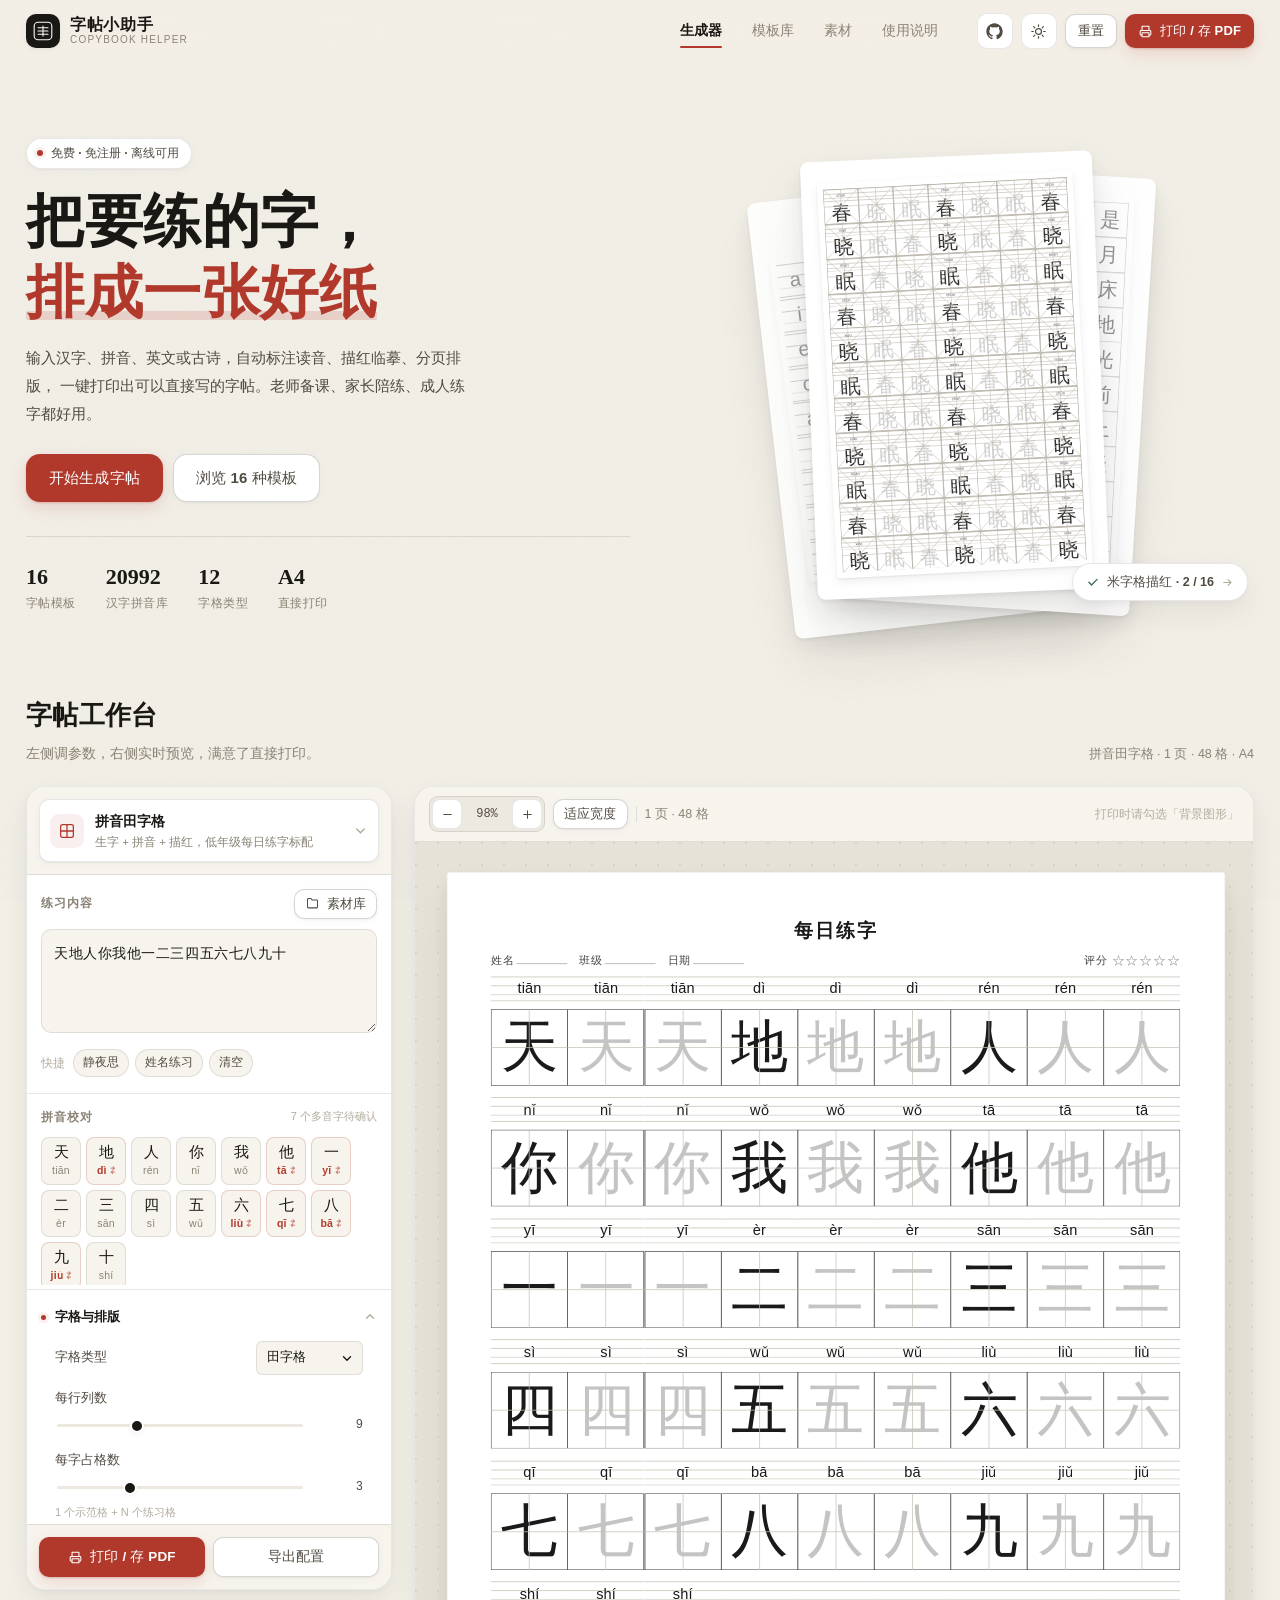
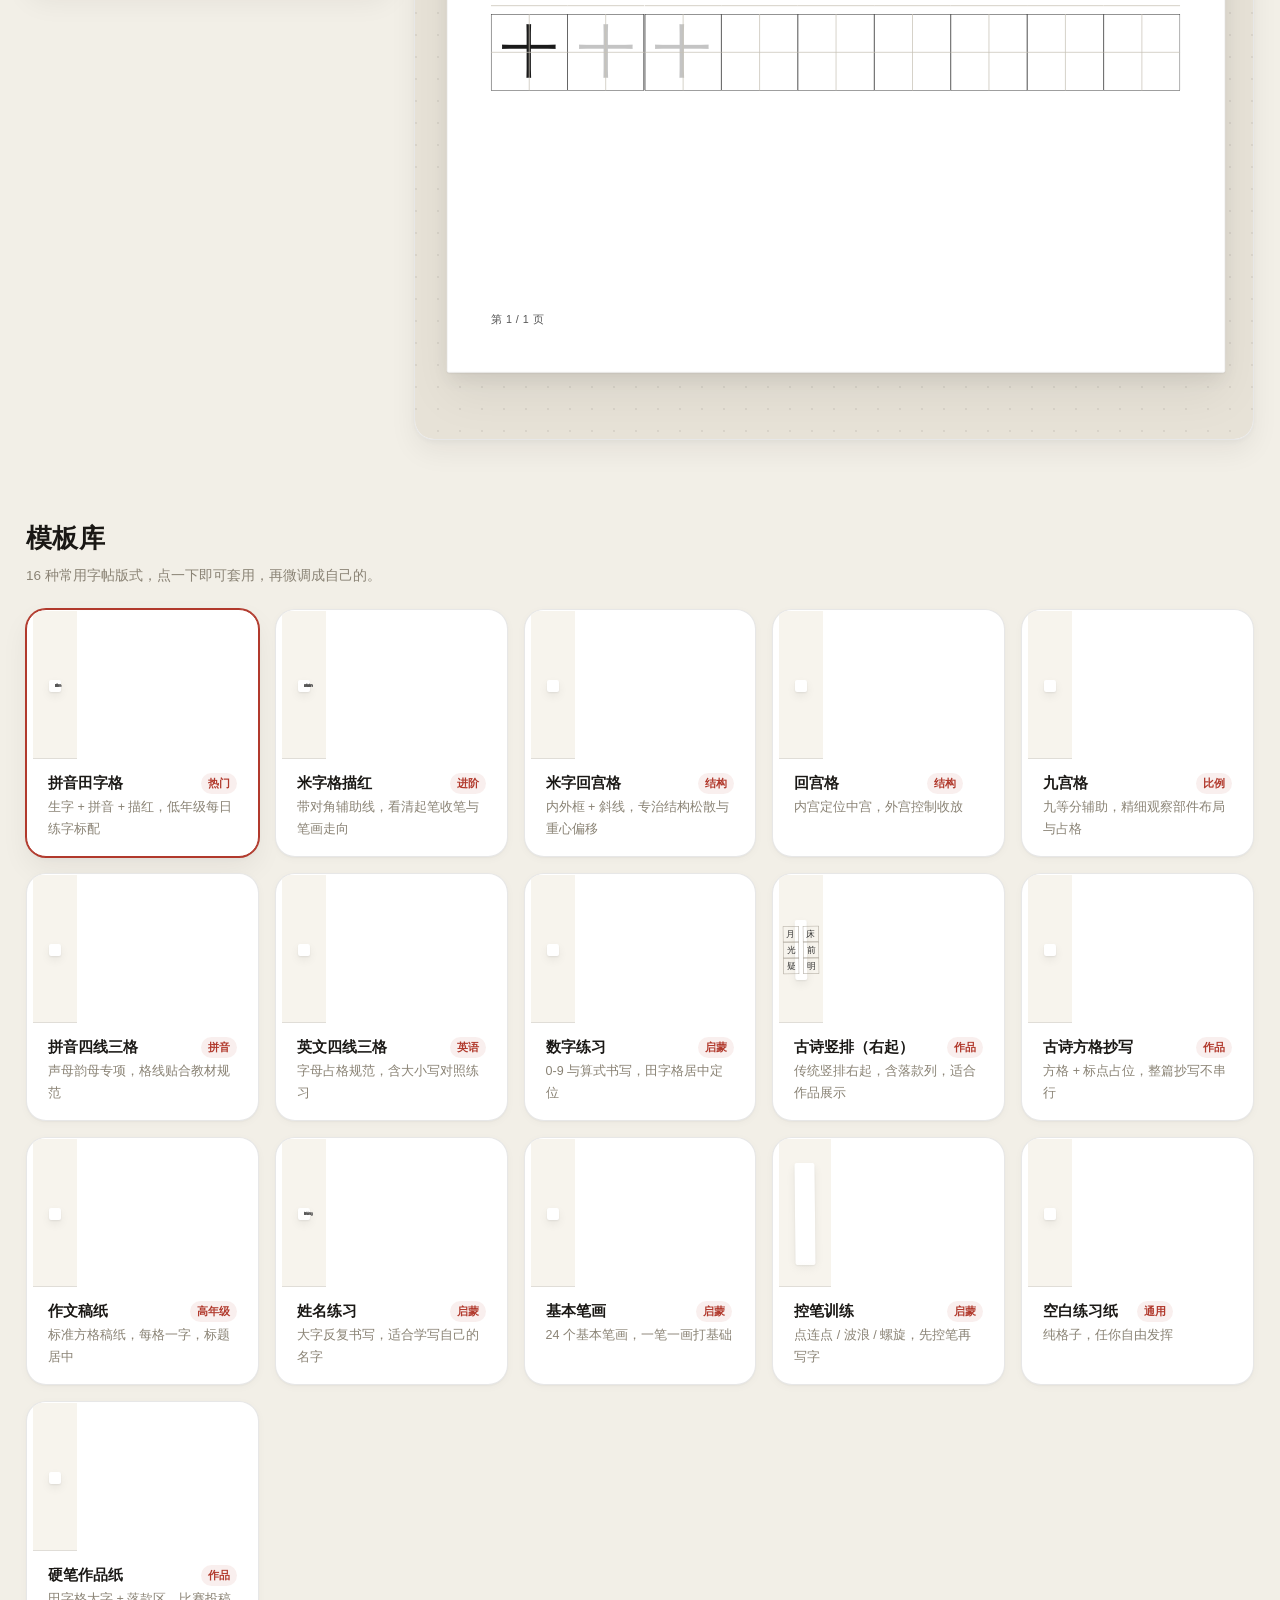
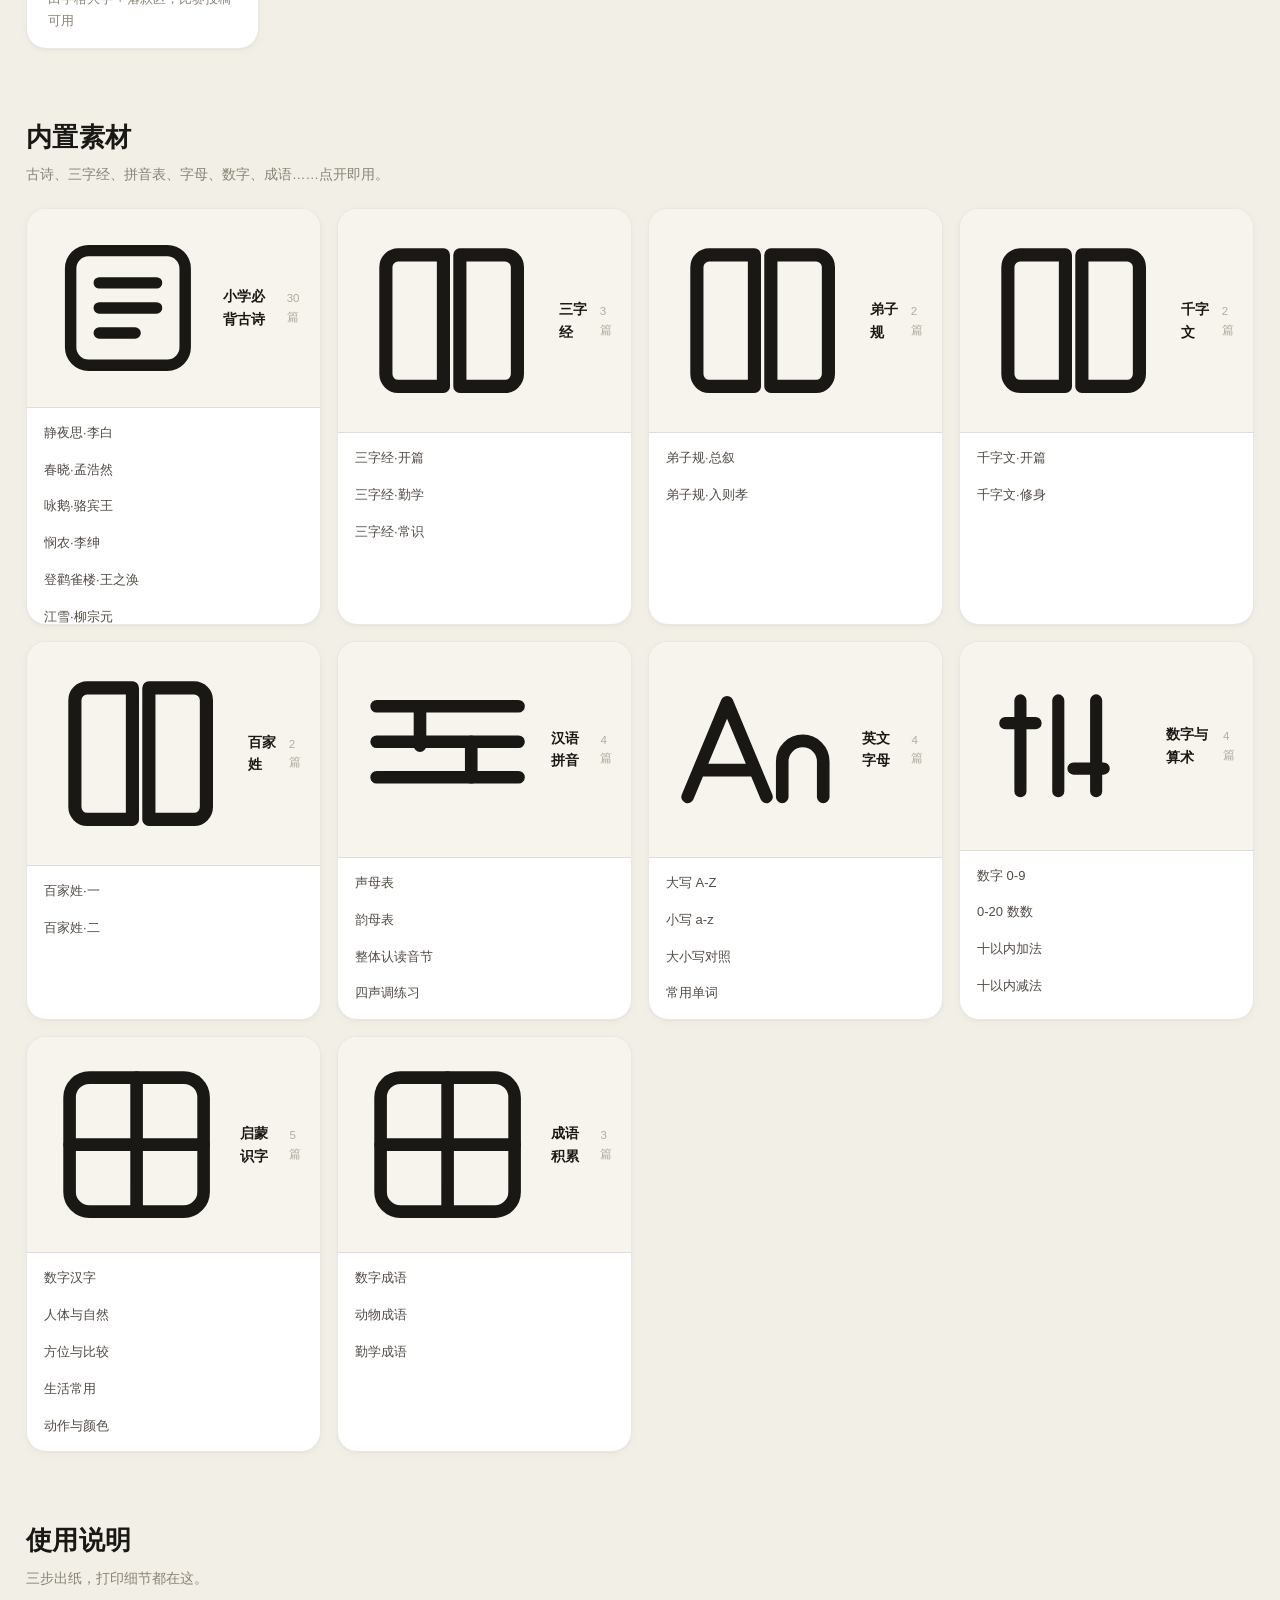
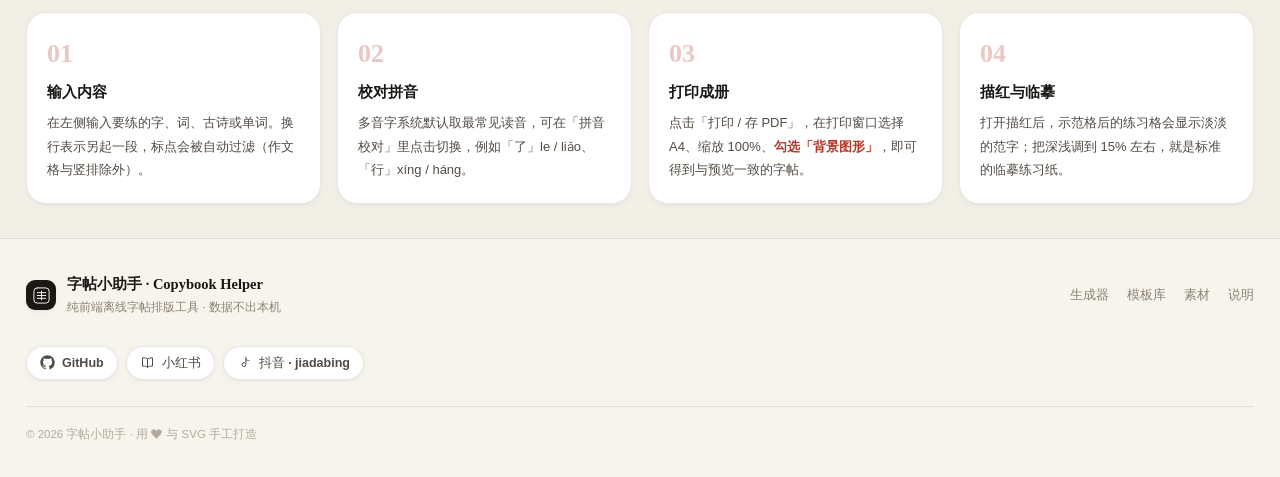
==== commit 6d07b627: "feat: 新增 iPhone 外壳版手机布局（mobile.html + phone.css + ?phone=1 适配）" ====
--- a/web/index.html
+++ b/web/index.html
@@ -7,6 +7,7 @@
 <meta name="description" content="字帖小助手：免费在线字帖生成器，田字格、米字格、回宫格、九宫格、四线三格、作文格、竖排古诗、控笔训练，自动标注拼音、描红临摹、A4 直接打印或导出 PDF。">
 <link rel="stylesheet" href="assets/css/theme.css">
 <link rel="stylesheet" href="assets/css/app.css">
+<link rel="stylesheet" href="assets/css/phone.css">
 <link rel="stylesheet" href="assets/css/print.css" media="print">
 <link rel="icon" href="data:image/svg+xml,%3Csvg xmlns='http://www.w3.org/2000/svg' viewBox='0 0 100 100'%3E%3Crect width='100' height='100' rx='22' fill='%231a1815'/%3E%3Cpath d='M22 30h56M22 50h56M22 70h56M50 22v56' stroke='%23f0ebe1' stroke-width='4' stroke-linecap='round'/%3E%3C/svg%3E">
 </head>
--- a/web/assets/css/app.css
+++ b/web/assets/css/app.css
@@ -310,10 +310,11 @@
 .cb-glyph-four { inset: 0 0 28%; align-items: flex-end; }
 .cb-cell-v .cb-glyph { inset: 0; }
 
-.cb-py { position: relative; width: 100%; }
+.cb-py { position: relative; flex: none; }
 .cb-py .cb-grid-svg { position: absolute; inset: 0; width: 100%; height: 100%; }
+.cb-pinyin-row { display: flex; }
 .cb-py-t {
-  position: absolute; left: 0; right: 0; top: 58%; transform: translateY(-50%);
+  position: absolute; left: 0; right: 0; top: 52%; transform: translateY(-50%);
   text-align: center; font-family: var(--font-ui) !important;
   letter-spacing: .01em; line-height: 1; white-space: nowrap; font-size: inherit;
 }
--- a/web/assets/css/phone.css
+++ b/web/assets/css/phone.css
@@ -0,0 +1,103 @@
+/* ============================================================
+ * css/phone.css —— 手机版（iPhone 外壳内）布局
+ * 仅在 <body class="phone"> 下生效，桌面版完全不受影响。
+ * 视觉：宣纸暖白 / 墨黑 / 朱砂，毛玻璃 tabbar 与 sheet。
+ * ========================================================== */
+
+/* ---------- 隐藏桌面元素 ---------- */
+body.phone { margin: 0; height: 100svh; min-height: 0; overflow: hidden;
+  display: flex; flex-direction: column;
+  background: var(--paper, #f2efe7); color: var(--ink, #1a1815);
+  -webkit-tap-highlight-color: transparent; font-family: -apple-system, BlinkMacSystemFont, "PingFang SC", "Microsoft YaHei", sans-serif; }
+body.phone * { box-sizing: border-box; }
+body.phone .topbar,
+body.phone .hero,
+body.phone .materials,
+body.phone .guide,
+body.phone .footer,
+body.phone .studio { display: none !important; }
+
+/* ---------- 顶部状态栏 + 灵动岛 ---------- */
+body.phone .phone-status { position: relative; flex: none; height: 54px; padding: 6px 30px 0;
+  display: flex; align-items: center; justify-content: space-between;
+  font-size: 14px; font-weight: 600; letter-spacing: .3px; }
+body.phone .ps-time { color: var(--ink, #1a1815); }
+body.phone .ps-right { display: flex; align-items: center; gap: 5px; color: var(--ink, #1a1815); font-size: 12px; opacity: .85; }
+body.phone .island { position: absolute; top: 11px; left: 50%; transform: translateX(-50%);
+  width: 118px; height: 33px; background: #000; border-radius: 22px; }
+
+/* ---------- 预览主区 ---------- */
+body.phone .phone-main { position: relative; flex: 1; min-height: 0; display: flex; overflow: hidden; }
+body.phone .phone-main .stage { flex: 1; min-height: 0; display: flex; flex-direction: column; width: 100%; }
+body.phone .stage-bar { display: none !important; }
+body.phone .stage-canvas { flex: 1; min-height: 0; overflow: auto; -webkit-overflow-scrolling: touch;
+  display: flex; align-items: flex-start; justify-content: center; padding: 14px 12px 8px; }
+body.phone .pages { transform-origin: top center; margin: 0 auto; }
+body.phone .page-sheet { box-shadow: 0 8px 24px #0002; }
+
+/* ---------- 底部工具栏（玻璃质感） ---------- */
+body.phone .phone-tabbar { flex: none; display: flex; padding: 6px 6px calc(6px + env(safe-area-inset-bottom, 0px));
+  background: color-mix(in srgb, var(--paper, #f2efe7) 72%, transparent);
+  backdrop-filter: blur(18px) saturate(1.4); -webkit-backdrop-filter: blur(18px) saturate(1.4);
+  border-top: 1px solid color-mix(in srgb, var(--ink, #1a1815) 10%, transparent);
+  box-shadow: 0 -6px 20px #0001; gap: 2px; }
+body.phone .ptab { flex: 1; min-width: 0; border: 0; background: transparent; color: var(--ink-soft, #6a6358);
+  display: flex; flex-direction: column; align-items: center; gap: 3px; padding: 6px 2px;
+  font-size: 10.5px; font-weight: 600; cursor: pointer; border-radius: 12px;
+  transition: background .15s, color .15s, transform .12s; touch-action: manipulation; }
+body.phone .ptab svg { width: 23px; height: 23px; }
+body.phone .ptab:active { transform: scale(.92); }
+body.phone .ptab.is-active { color: var(--accent, #b1392c); background: color-mix(in srgb, var(--accent, #b1392c) 12%, transparent); }
+body.phone .ptab.is-active svg { stroke: var(--accent, #b1392c); }
+
+/* ---------- 底部抽屉 sheet ---------- */
+body.phone .phone-sheet { position: fixed; left: 0; right: 0; bottom: 0; z-index: 60;
+  width: 100%; max-width: none; height: min(78svh, 560px);
+  display: flex; flex-direction: column;
+  background: color-mix(in srgb, var(--paper, #f2efe7) 88%, #fff);
+  backdrop-filter: blur(24px) saturate(1.5); -webkit-backdrop-filter: blur(24px) saturate(1.5);
+  border: 1px solid color-mix(in srgb, var(--ink, #1a1815) 12%, transparent); border-bottom: 0;
+  border-radius: 26px 26px 0 0; box-shadow: 0 -16px 50px #0003;
+  transform: translateY(102%); transition: transform .26s cubic-bezier(.22,.8,.3,1);
+  padding-bottom: env(safe-area-inset-bottom, 0px); }
+body.phone .phone-sheet.open { transform: translateY(0); }
+body.phone .sheet-grab { flex: none; height: 22px; display: flex; align-items: center; justify-content: center; cursor: grab; touch-action: none; }
+body.phone .sheet-grab span { width: 38px; height: 5px; border-radius: 5px; background: color-mix(in srgb, var(--ink, #1a1815) 22%, transparent); }
+body.phone .sheet-head { flex: none; height: 46px; padding: 0 18px 6px; display: flex; align-items: center; justify-content: space-between; }
+body.phone .sheet-title { font-size: 17px; font-weight: 700; margin: 0; color: var(--ink, #1a1815); }
+body.phone .sheet-done { border: 0; background: transparent; color: var(--accent, #b1392c); font-size: 15px; font-weight: 600; padding: 4px 6px; cursor: pointer; }
+body.phone .sheet-content { flex: 1; min-height: 0; overflow: auto; overscroll-behavior: contain;
+  -webkit-overflow-scrolling: touch; padding: 4px 18px 26px; }
+body.phone .phone-pan[hidden] { display: none; }
+
+/* 模板面板：隐藏原本的「模板库」小标题（抽屉标题已显示），卡片间距收紧 */
+body.phone .phone-pan[data-pan="tpl"] .section-head { display: none; }
+body.phone .phone-pan[data-pan="tpl"] .gallery { margin: 0; }
+body.phone .phone-pan[data-pan="tpl"] .tpl-grid { gap: 10px; }
+body.phone .phone-pan[data-pan="tpl"] .tpl-card { text-align: left; }
+
+/* sheet 内复用桌面控件，统一为手机宽度 */
+body.phone .sheet-content .pgroup { background: color-mix(in srgb, var(--paper, #f2efe7) 60%, #fff);
+  border: 1px solid color-mix(in srgb, var(--ink, #1a1815) 9%, transparent);
+  border-radius: 14px; margin-bottom: 12px; overflow: hidden; }
+body.phone .sheet-content .pgroup-body-inner { padding: 6px 14px 14px; }
+body.phone .sheet-content .block { background: color-mix(in srgb, var(--paper, #f2efe7) 60%, #fff);
+  border: 1px solid color-mix(in srgb, var(--ink, #1a1815) 9%, transparent);
+  border-radius: 14px; padding: 14px; margin-bottom: 12px; }
+body.phone .content-input { width: 100%; min-height: 96px; font-size: 16px; line-height: 1.6; }
+body.phone .py-check { display: flex; flex-wrap: wrap; gap: 8px; }
+body.phone .py-item { min-width: 52px; min-height: 52px; }
+body.phone .block-head { margin-bottom: 8px; }
+
+/* 深色模式微调 */
+body.phone[data-theme="dark"] .phone-tabbar,
+body.phone[data-theme="dark"] .phone-sheet { border-color: #ffffff22; }
+body.phone[data-theme="dark"] .sheet-content .pgroup,
+body.phone[data-theme="dark"] .sheet-content .block { background: #1c1a16; border-color: #ffffff1a; }
+
+@media (prefers-color-scheme: dark) {
+  body.phone:not([data-theme="light"]) .phone-tabbar,
+  body.phone:not([data-theme="light"]) .phone-sheet { border-color: #ffffff22; }
+  body.phone:not([data-theme="light"]) .sheet-content .pgroup,
+  body.phone:not([data-theme="light"]) .sheet-content .block { background: #1c1a16; border-color: #ffffff1a; }
+}
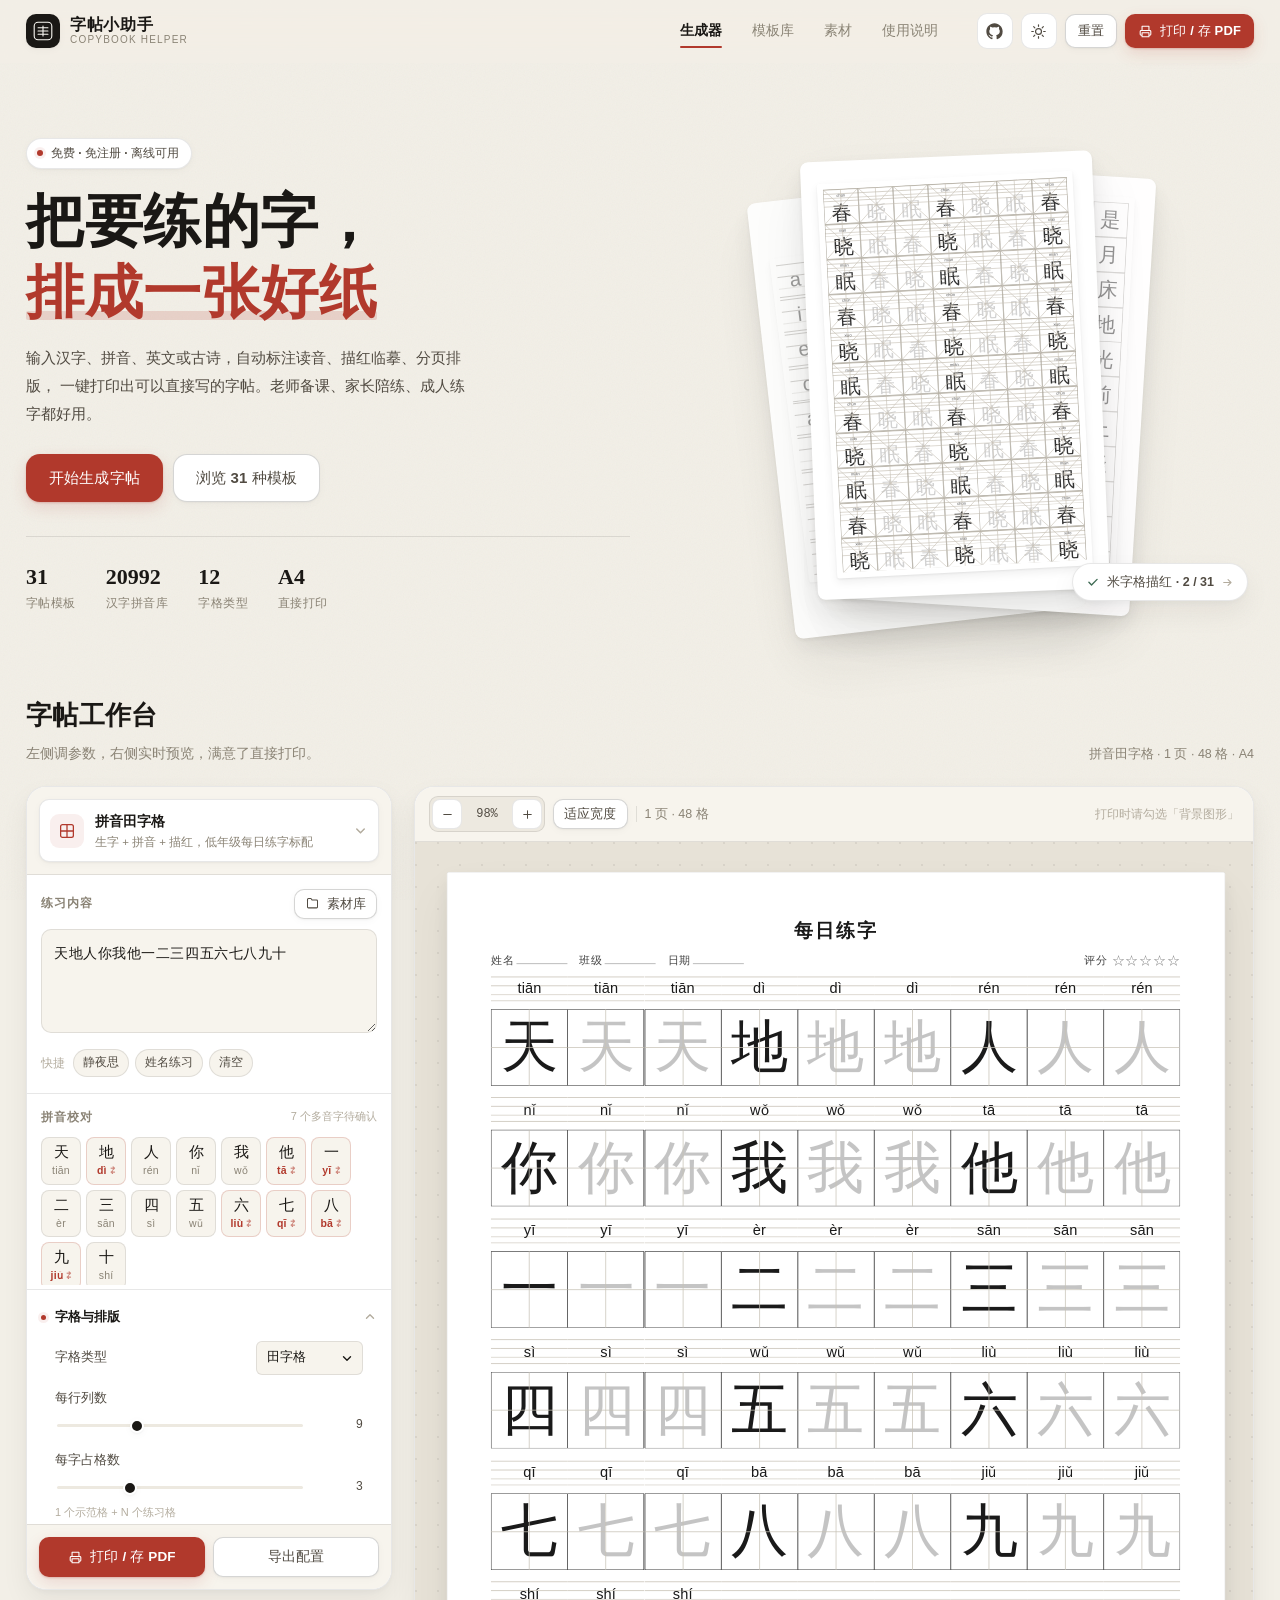
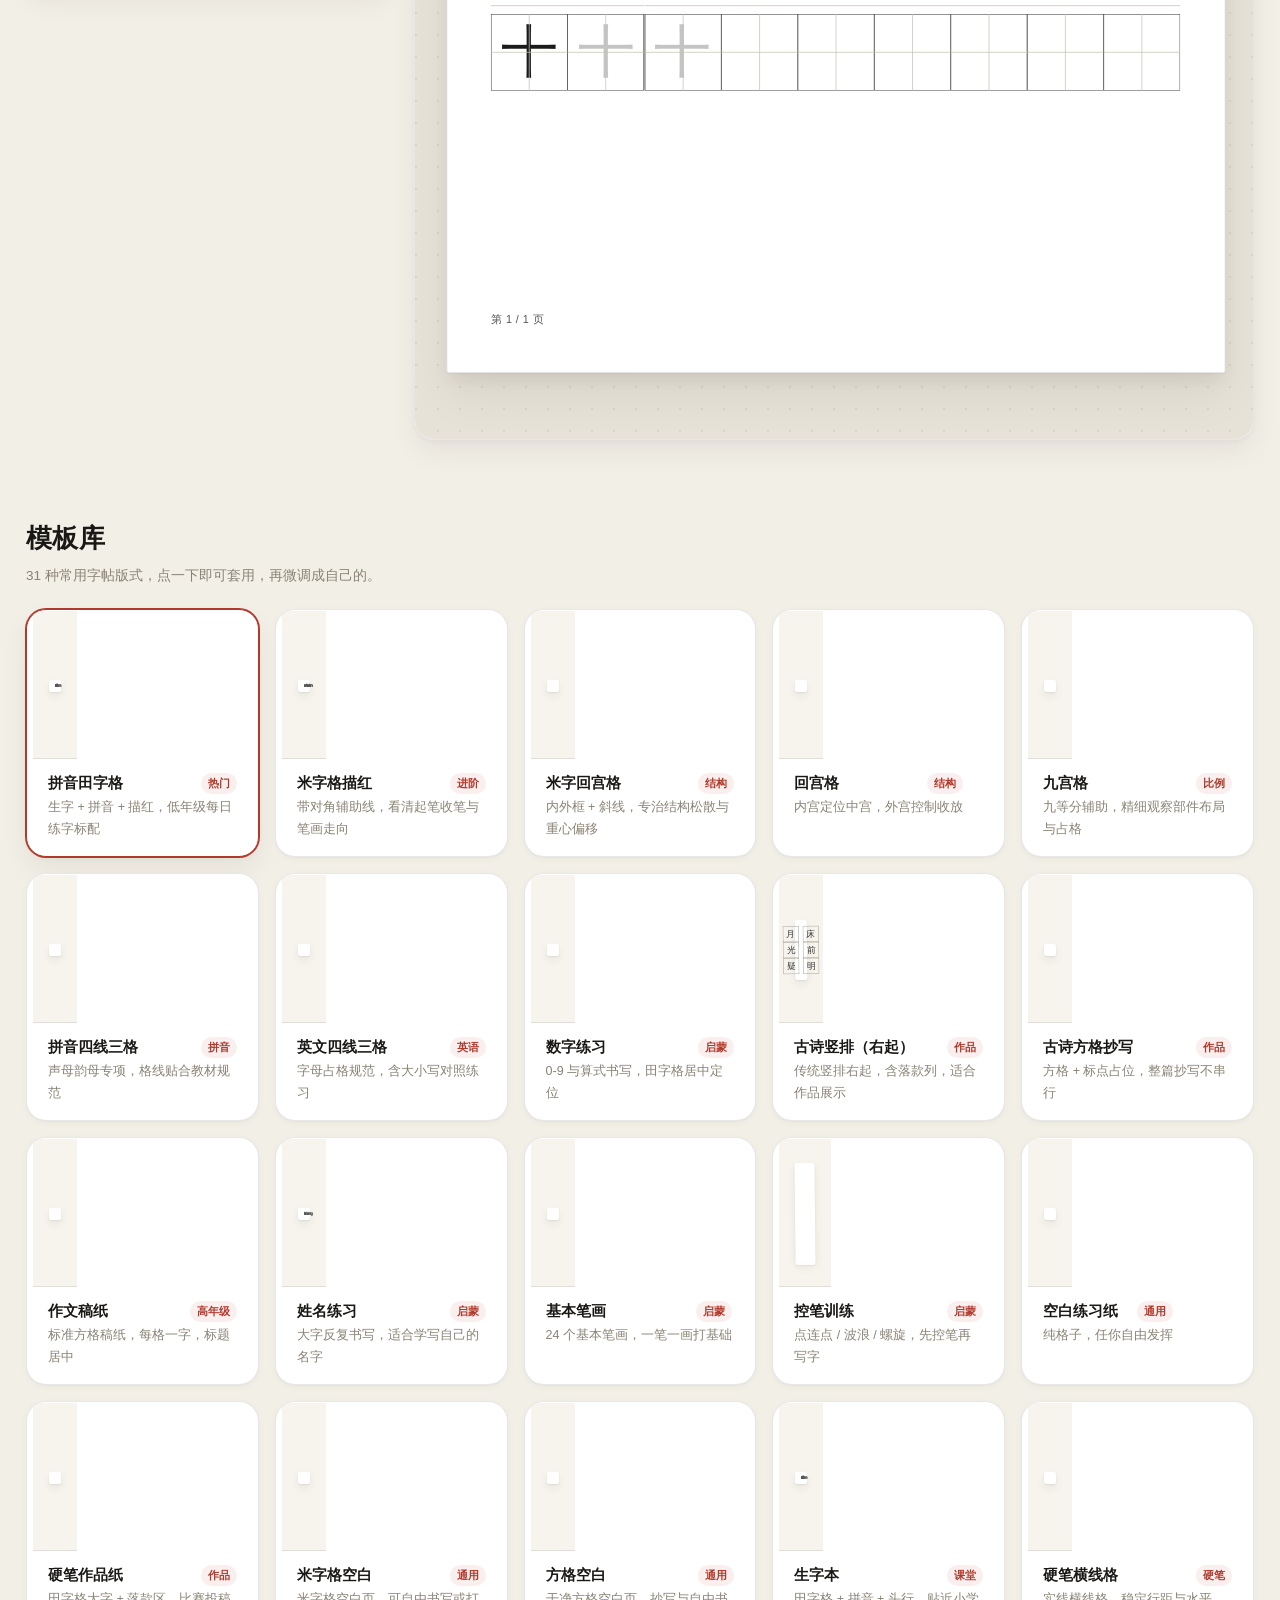
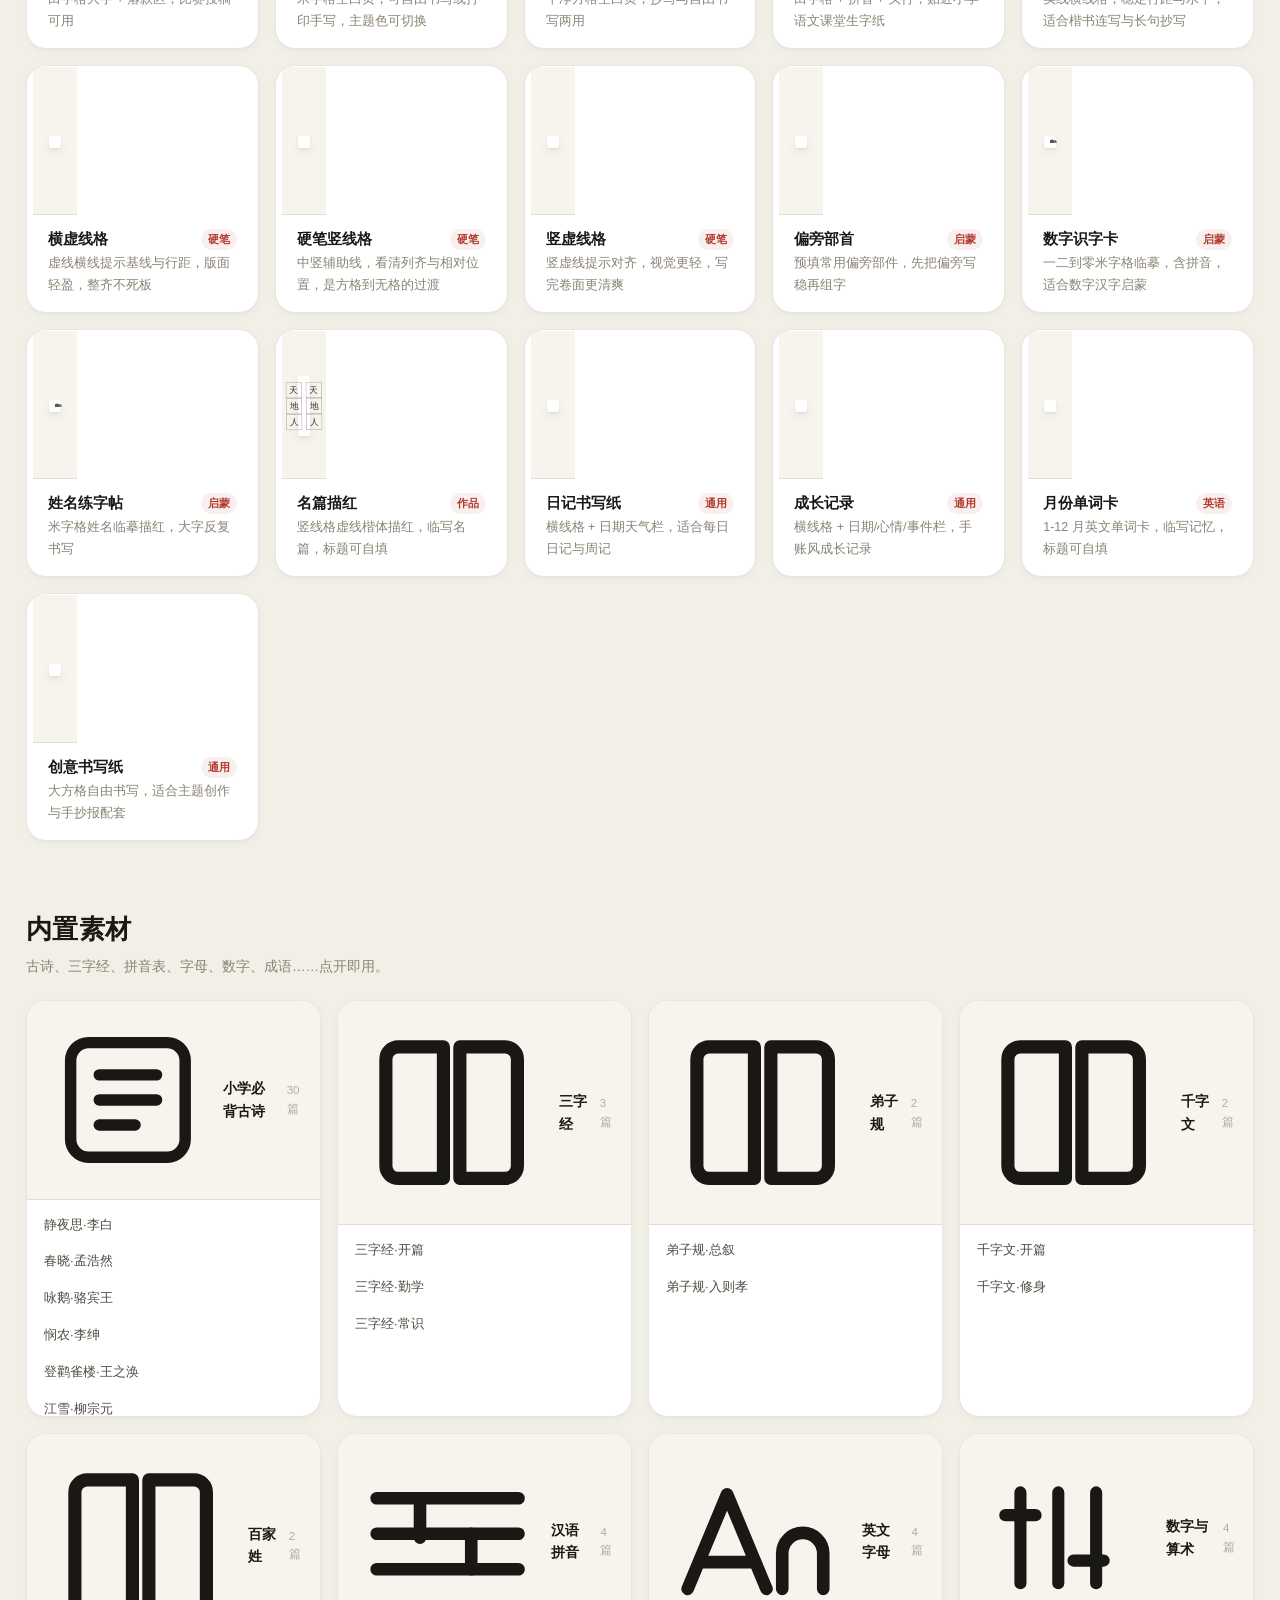
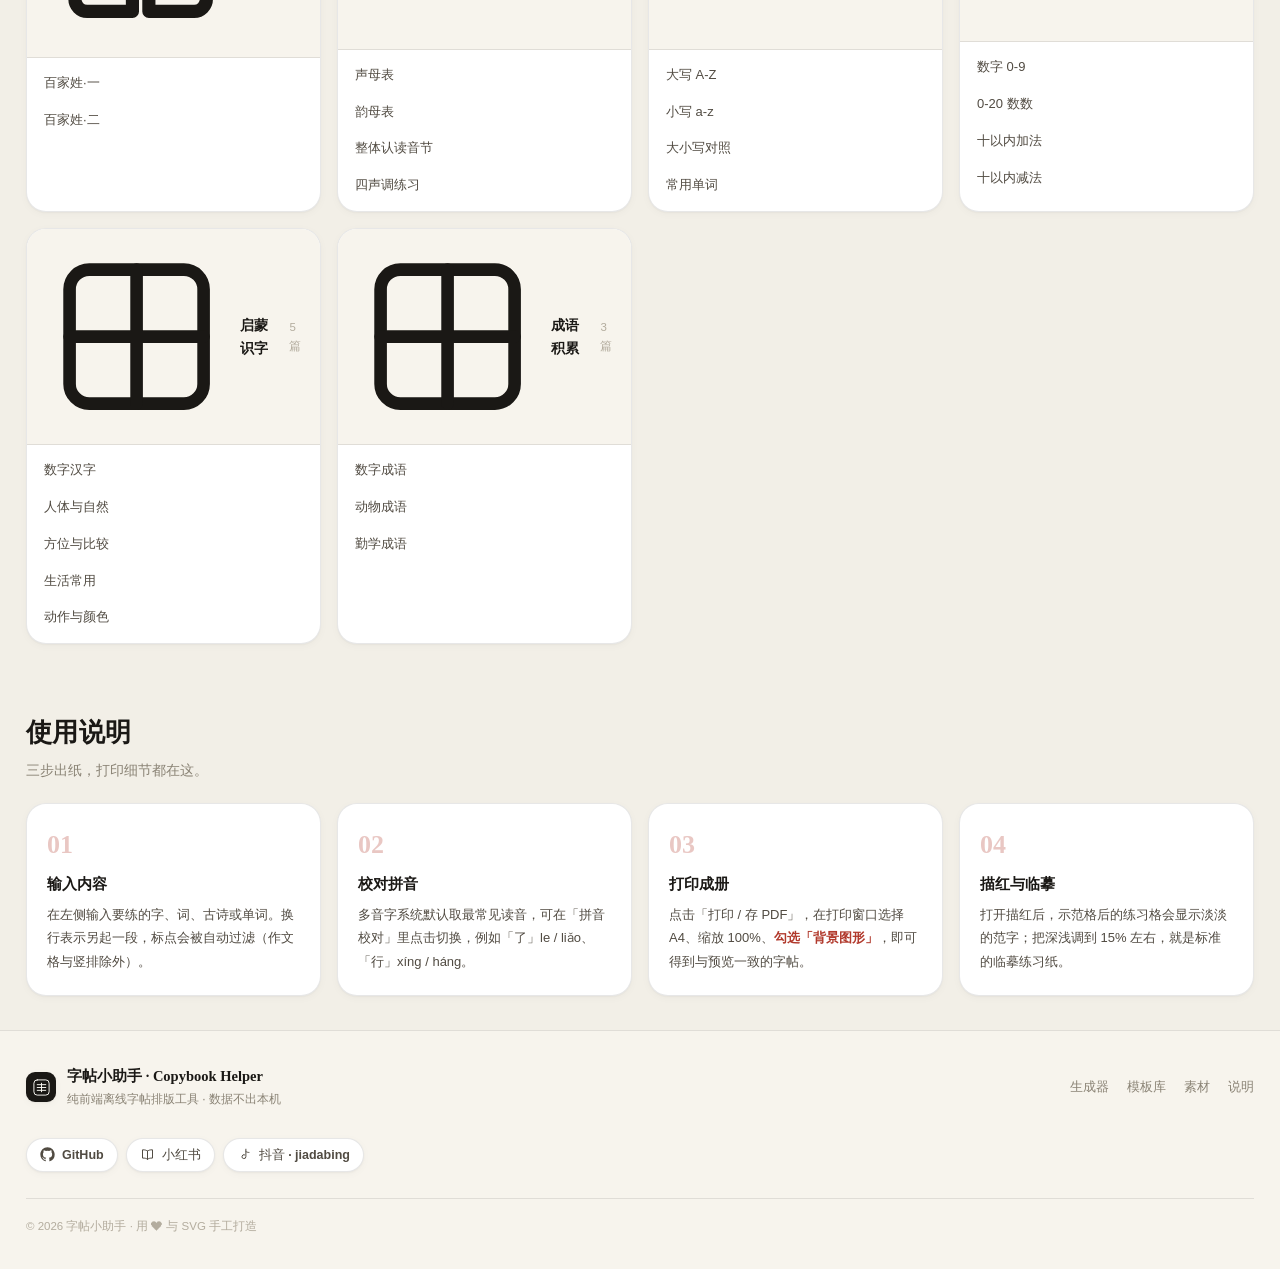
==== commit f5f42541: "fix: 同步模板数量至31、空白练习纸改无格、删除数学本 - 首页/画廊模板数量文案改为读取 templates.js 的 TEMPLATES.length（单一数据源，避免硬编码漂移） - 空白练" ====
--- a/web/index.html
+++ b/web/index.html
@@ -67,10 +67,10 @@
         </p>
         <div class="hero-cta">
           <a href="#studio" class="btn btn-primary btn-lg">开始生成字帖</a>
-          <a href="#gallery" class="btn btn-ghost btn-lg">浏览 16 种模板</a>
+          <a href="#gallery" class="btn btn-ghost btn-lg" id="heroTplBtn">浏览 31 种模板</a>
         </div>
         <ul class="hero-stats">
-          <li><b id="statTpl">16</b><span>字帖模板</span></li>
+          <li><b id="statTpl">31</b><span>字帖模板</span></li>
           <li><b>20992</b><span>汉字拼音库</span></li>
           <li><b>12</b><span>字格类型</span></li>
           <li><b>A4</b><span>直接打印</span></li>
@@ -191,7 +191,7 @@
     <div class="section-head">
       <div>
         <h2 class="section-title">模板库</h2>
-        <p class="section-desc">16 种常用字帖版式，点一下即可套用，再微调成自己的。</p>
+        <p class="section-desc" id="galleryDesc">31 种常用字帖版式，点一下即可套用，再微调成自己的。</p>
       </div>
     </div>
     <div class="tpl-grid" id="tplGrid"></div>
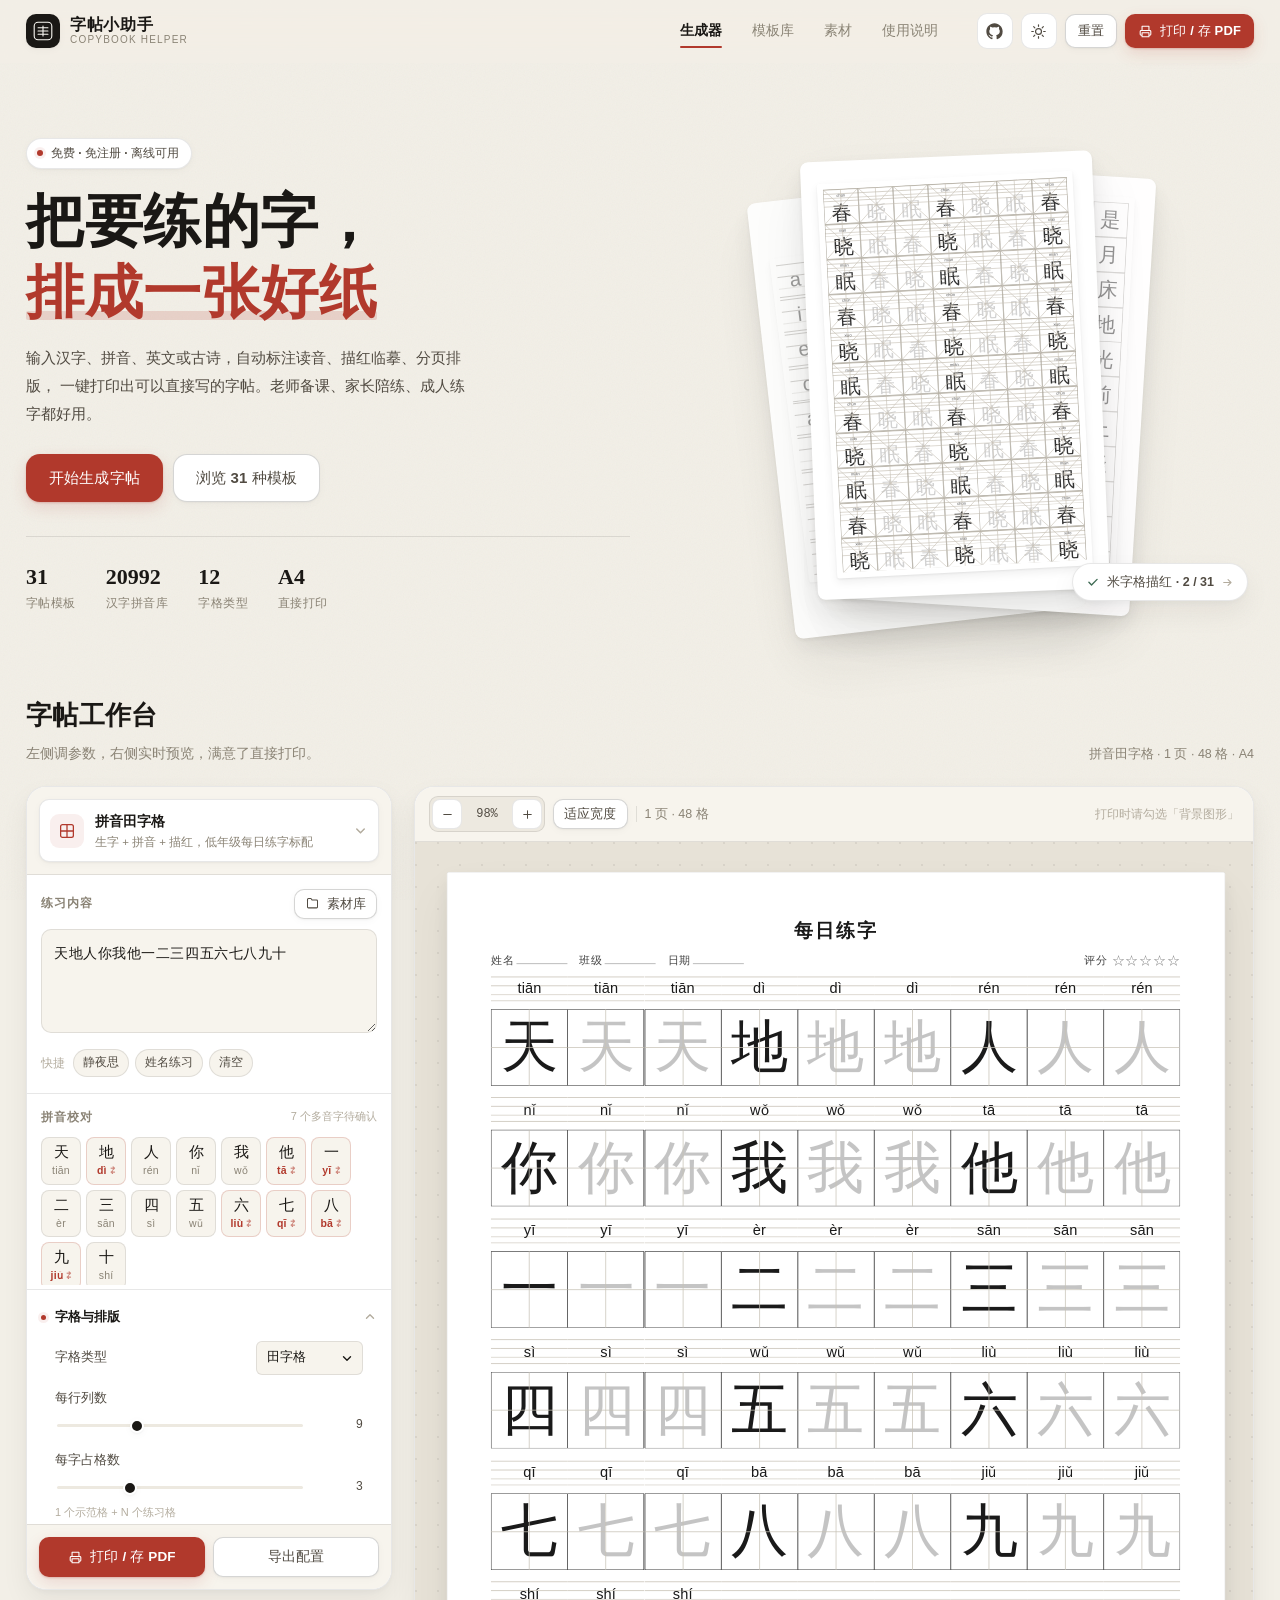
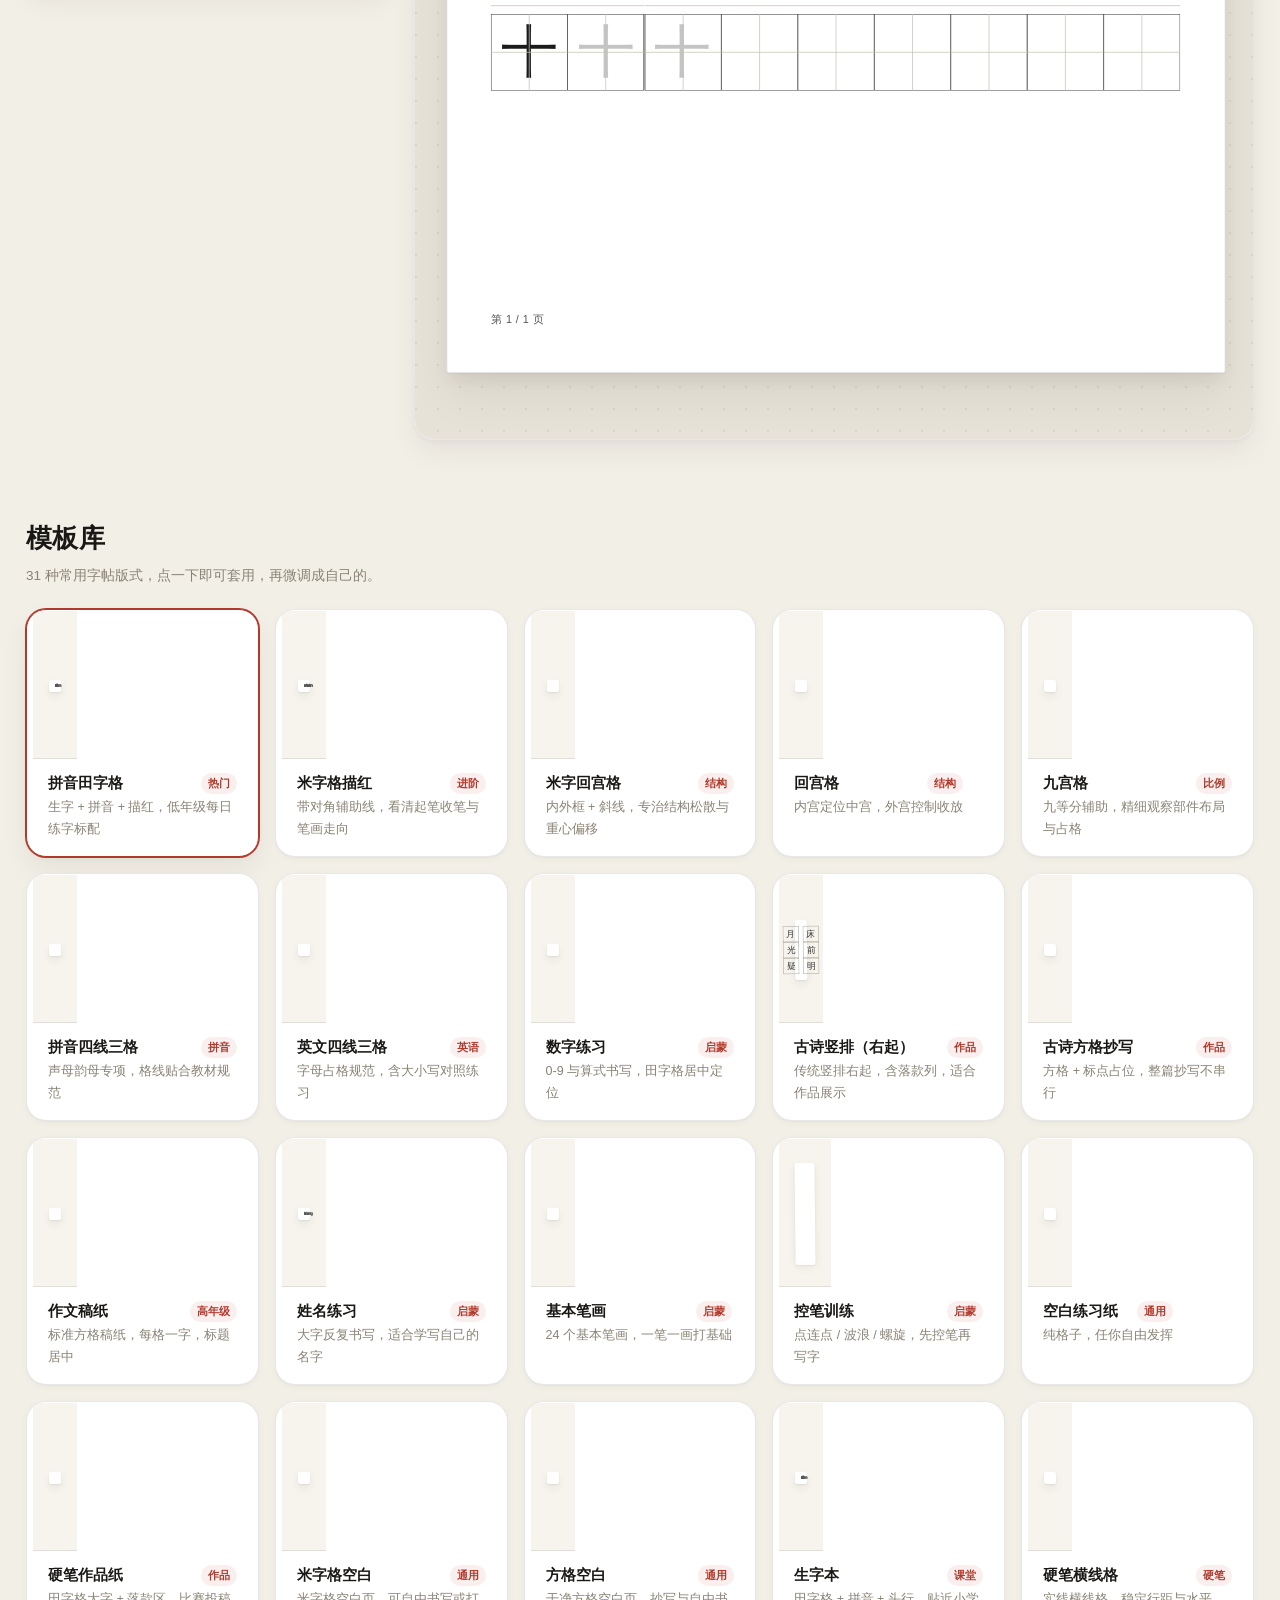
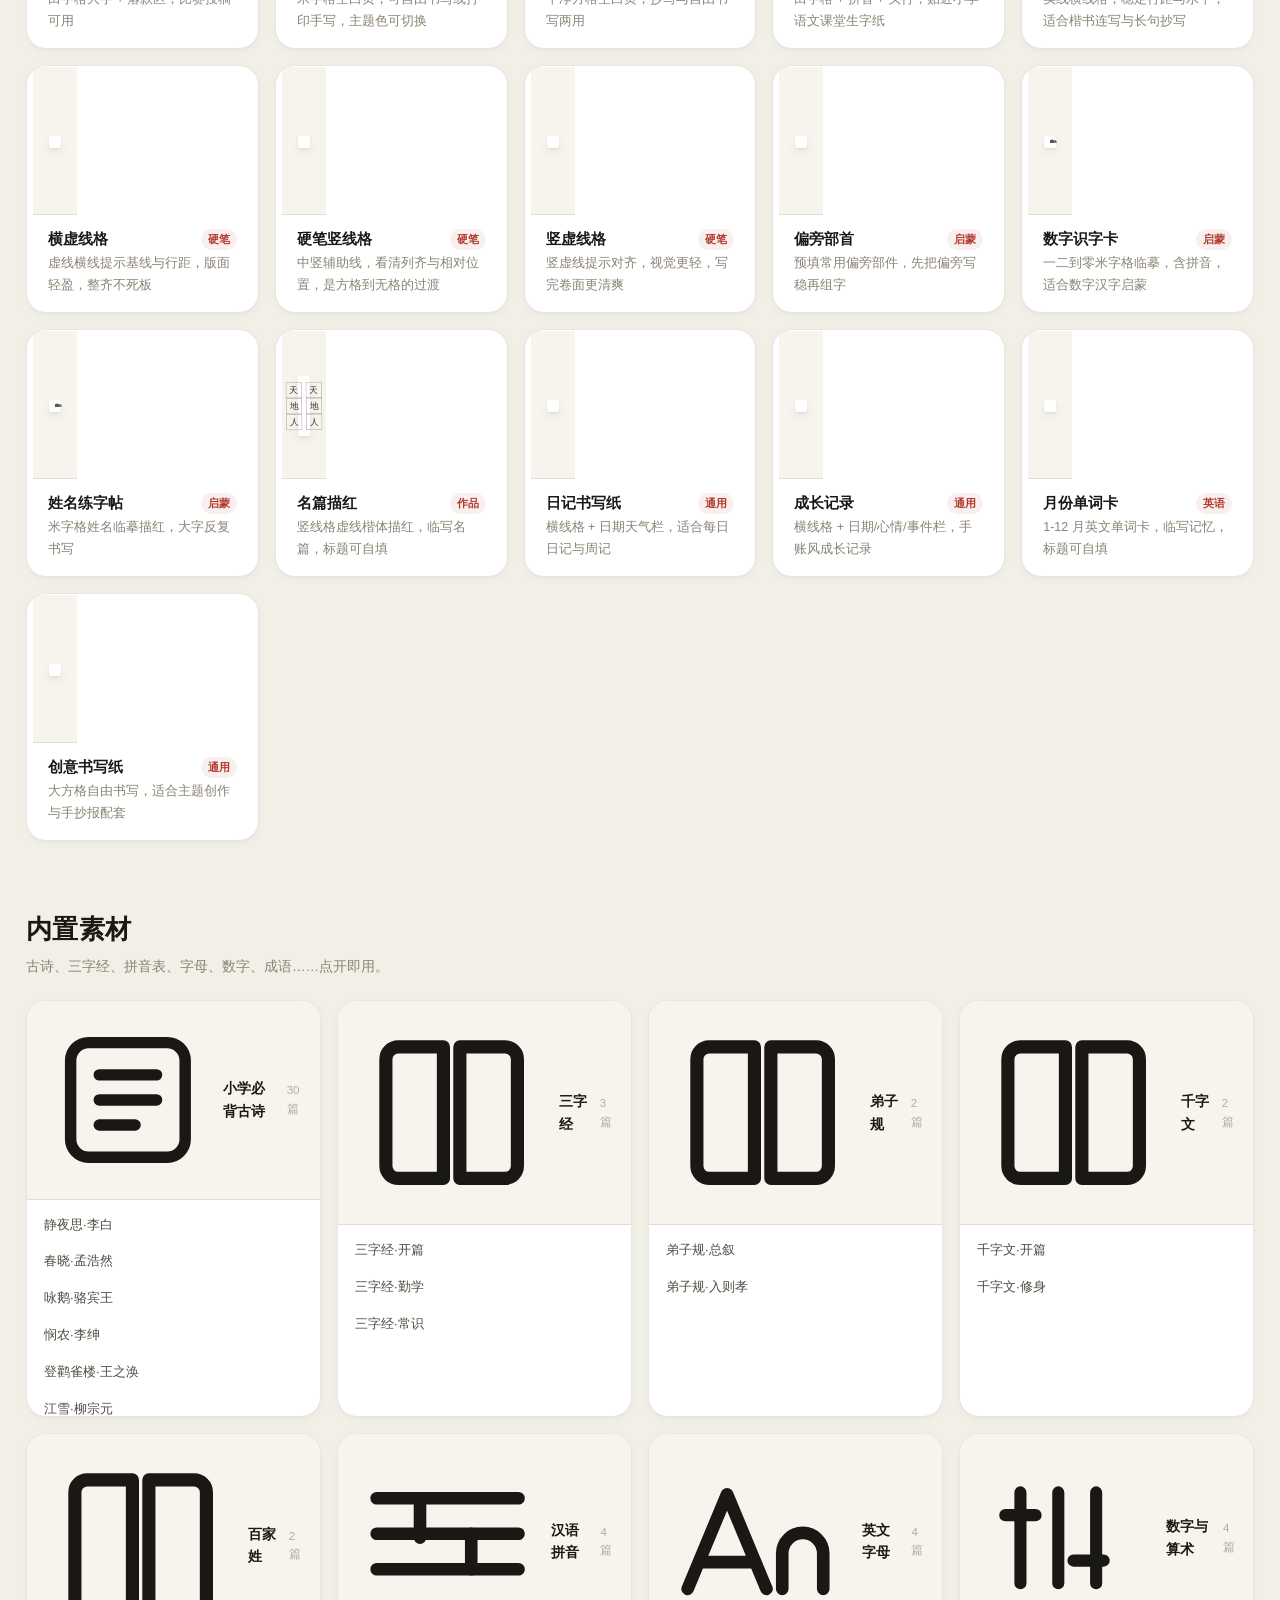
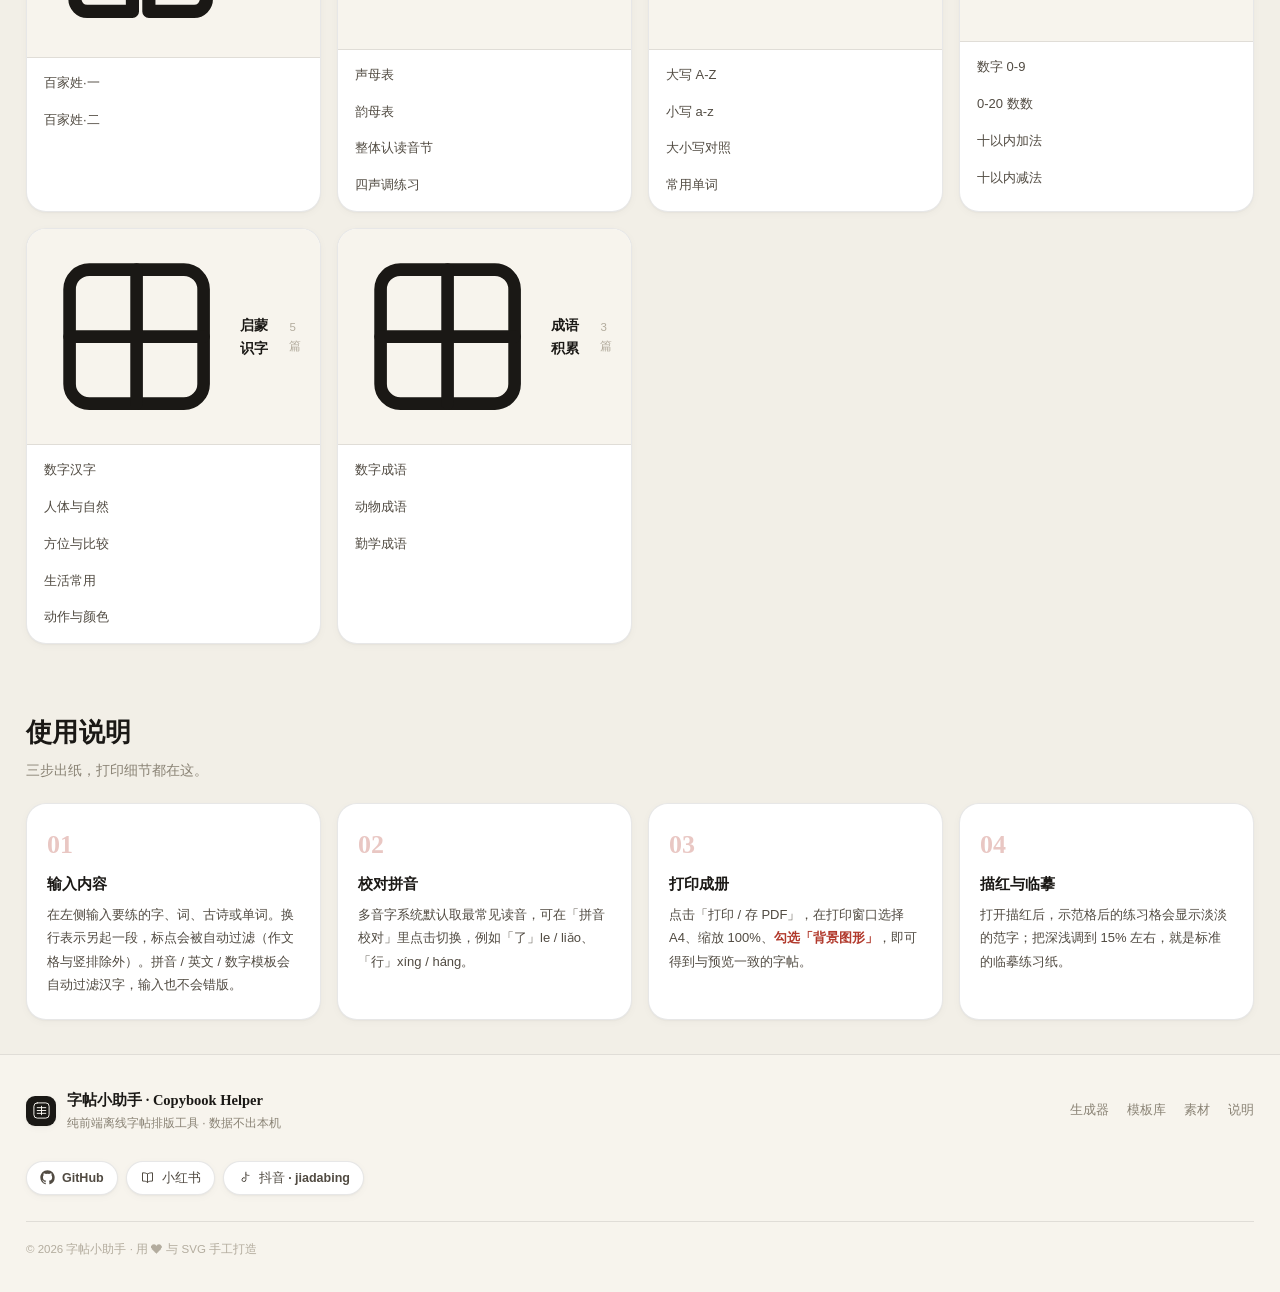
==== commit 6a69636c: "docs: 补充 v1.3.2 输入净化说明与首页使用说明文案" ====
--- a/web/index.html
+++ b/web/index.html
@@ -128,6 +128,7 @@
             </div>
             <textarea id="textInput" class="content-input" spellcheck="false"
               placeholder="输入要练习的内容，可用换行分段。&#10;例如：天地人你我他&#10;古诗、单词、拼音均可，系统会自动分段排版。"></textarea>
+            <div class="input-hint" id="inputHint" hidden></div>
             <div class="quick-row">
               <span class="quick-label">快捷</span>
               <button class="quick" data-quick="poem">静夜思</button>
@@ -220,7 +221,7 @@
       <article class="guide-card">
         <span class="step">01</span>
         <h3>输入内容</h3>
-        <p>在左侧输入要练的字、词、古诗或单词。换行表示另起一段，标点会被自动过滤（作文格与竖排除外）。</p>
+        <p>在左侧输入要练的字、词、古诗或单词。换行表示另起一段，标点会被自动过滤（作文格与竖排除外）。拼音 / 英文 / 数字模板会自动过滤汉字，输入也不会错版。</p>
       </article>
       <article class="guide-card">
         <span class="step">02</span>
--- a/web/assets/css/app.css
+++ b/web/assets/css/app.css
@@ -167,6 +167,10 @@
   transition: all .18s var(--ease);
 }
 .content-input:focus { outline: none; border-color: var(--accent); box-shadow: 0 0 0 3px var(--ring); background: var(--surface); }
+.input-hint {
+  margin: -4px 0 4px; font-size: 11.5px; line-height: 1.45;
+  color: var(--ink-3); min-height: 1.4em;
+}
 .quick-row { display: flex; align-items: center; gap: 6px; padding: 10px 0 12px; flex-wrap: wrap; }
 .quick-label { font-size: 11.5px; color: var(--ink-4); margin-right: 2px; }
 .quick {
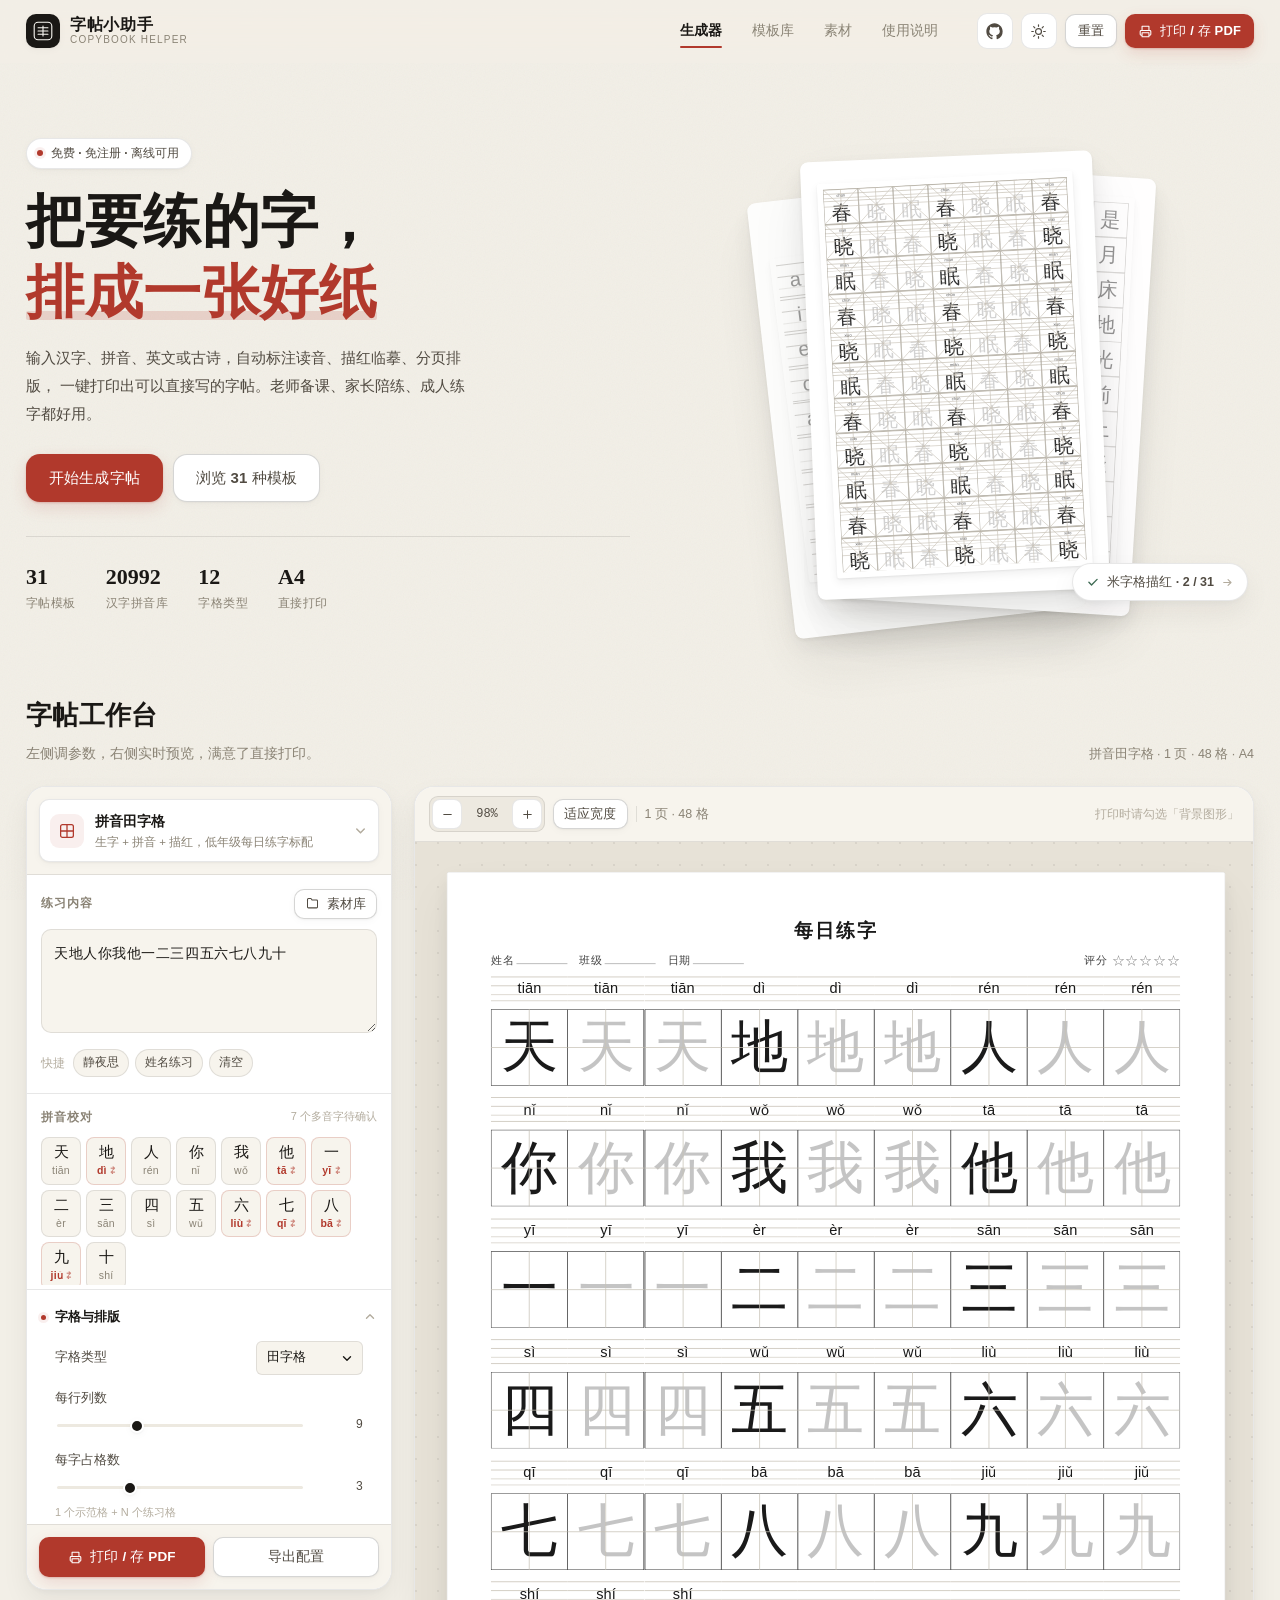
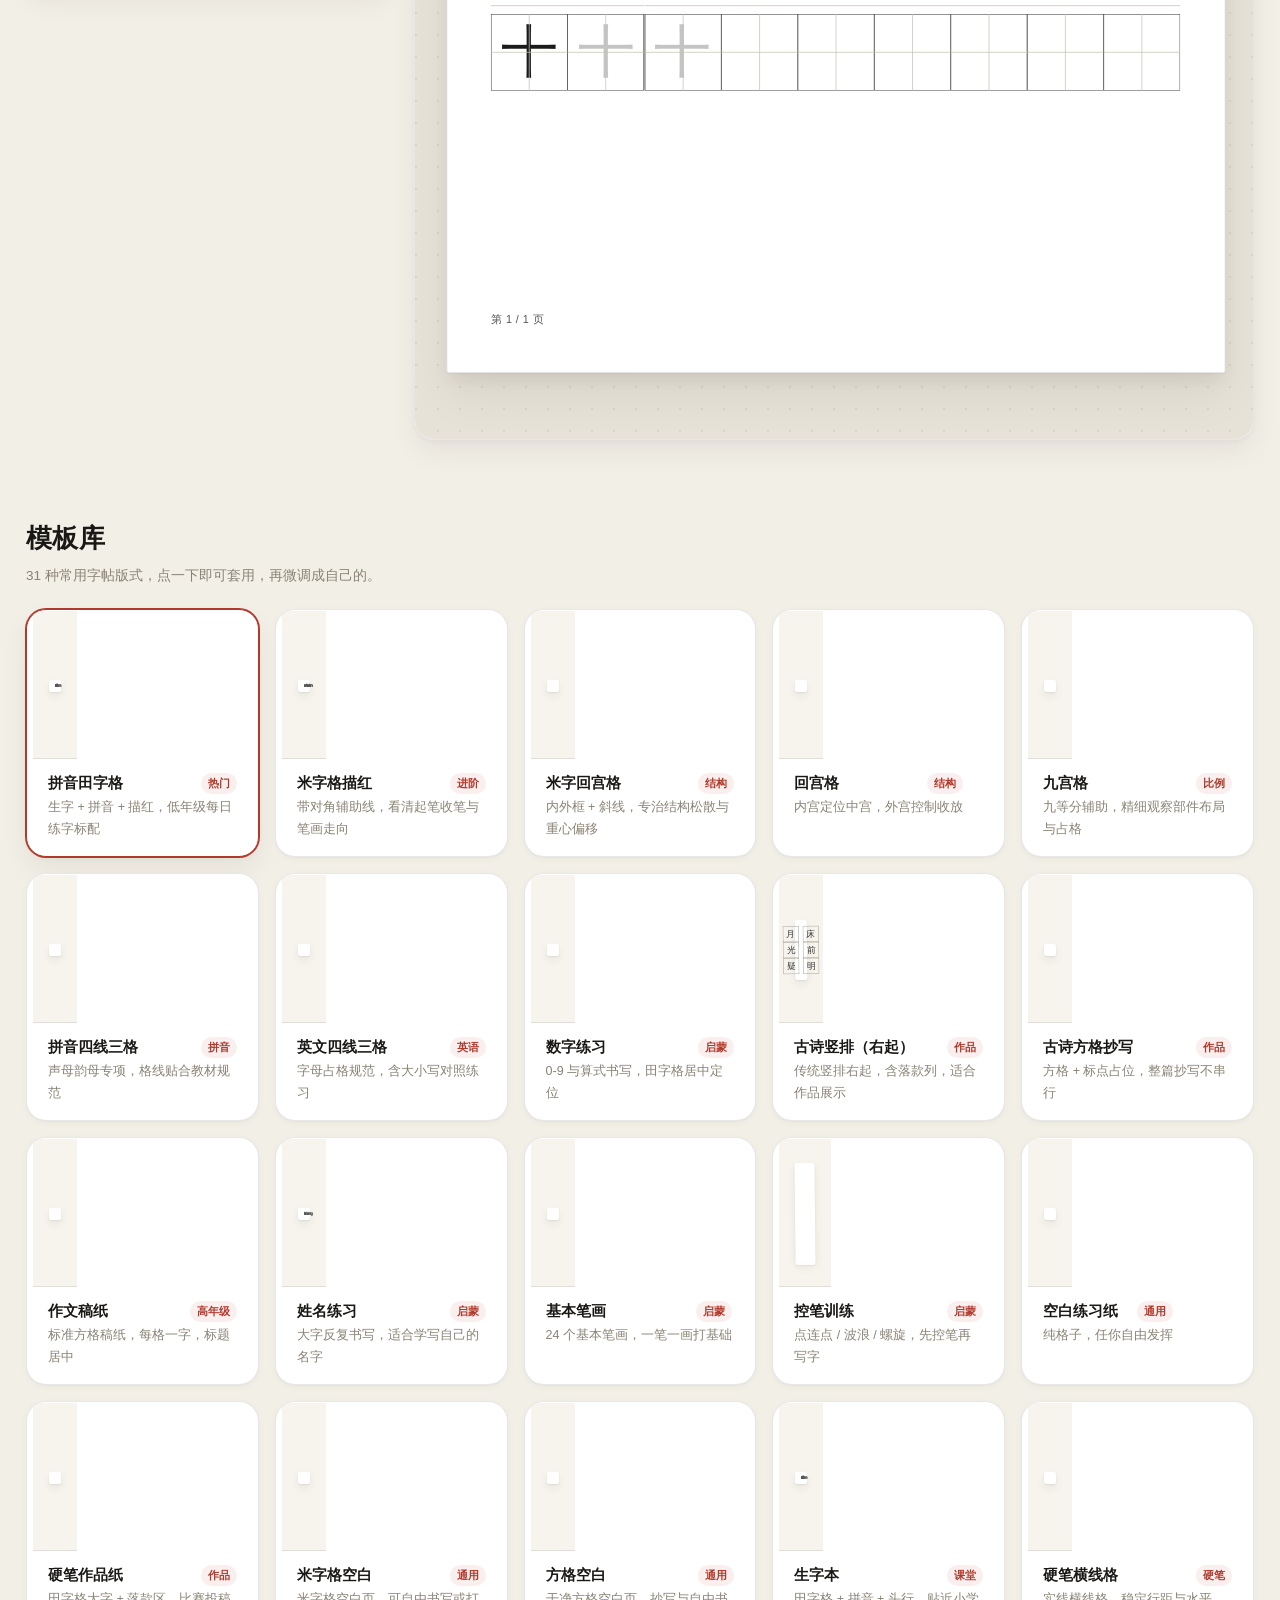
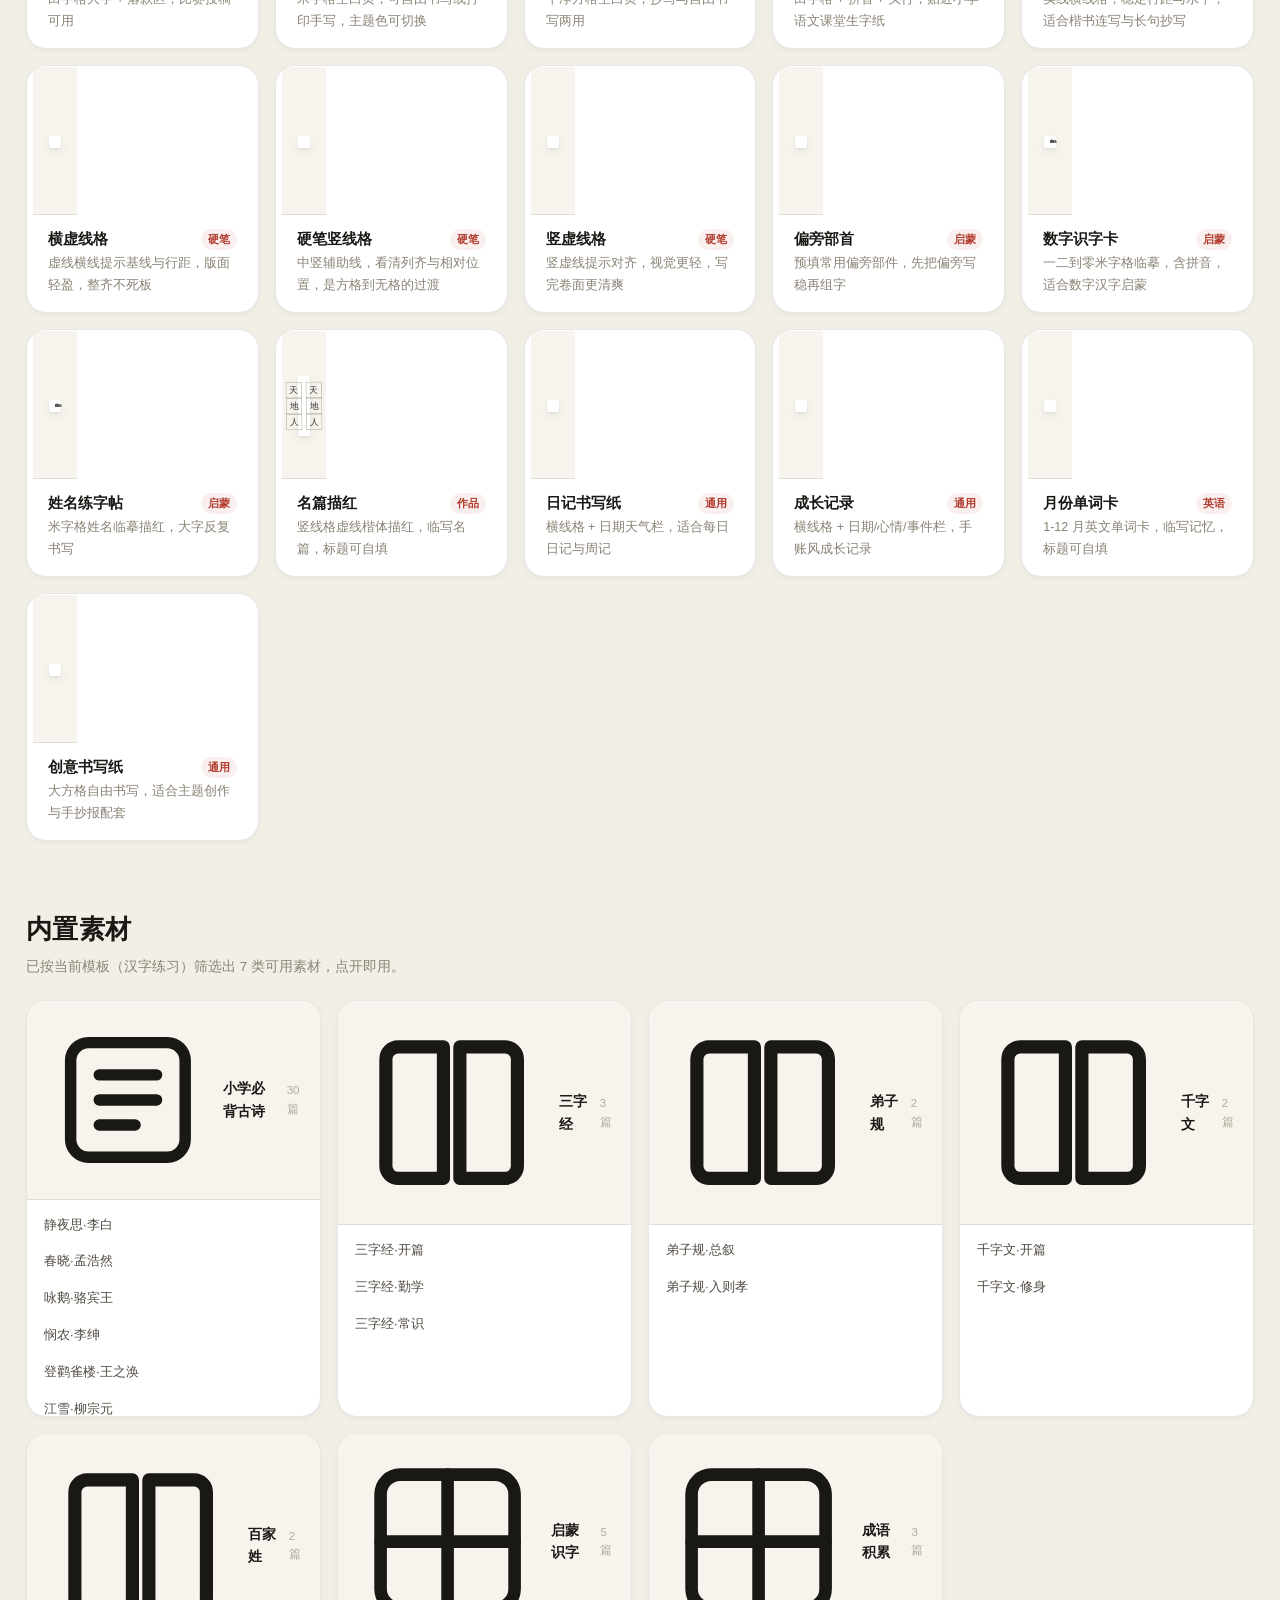
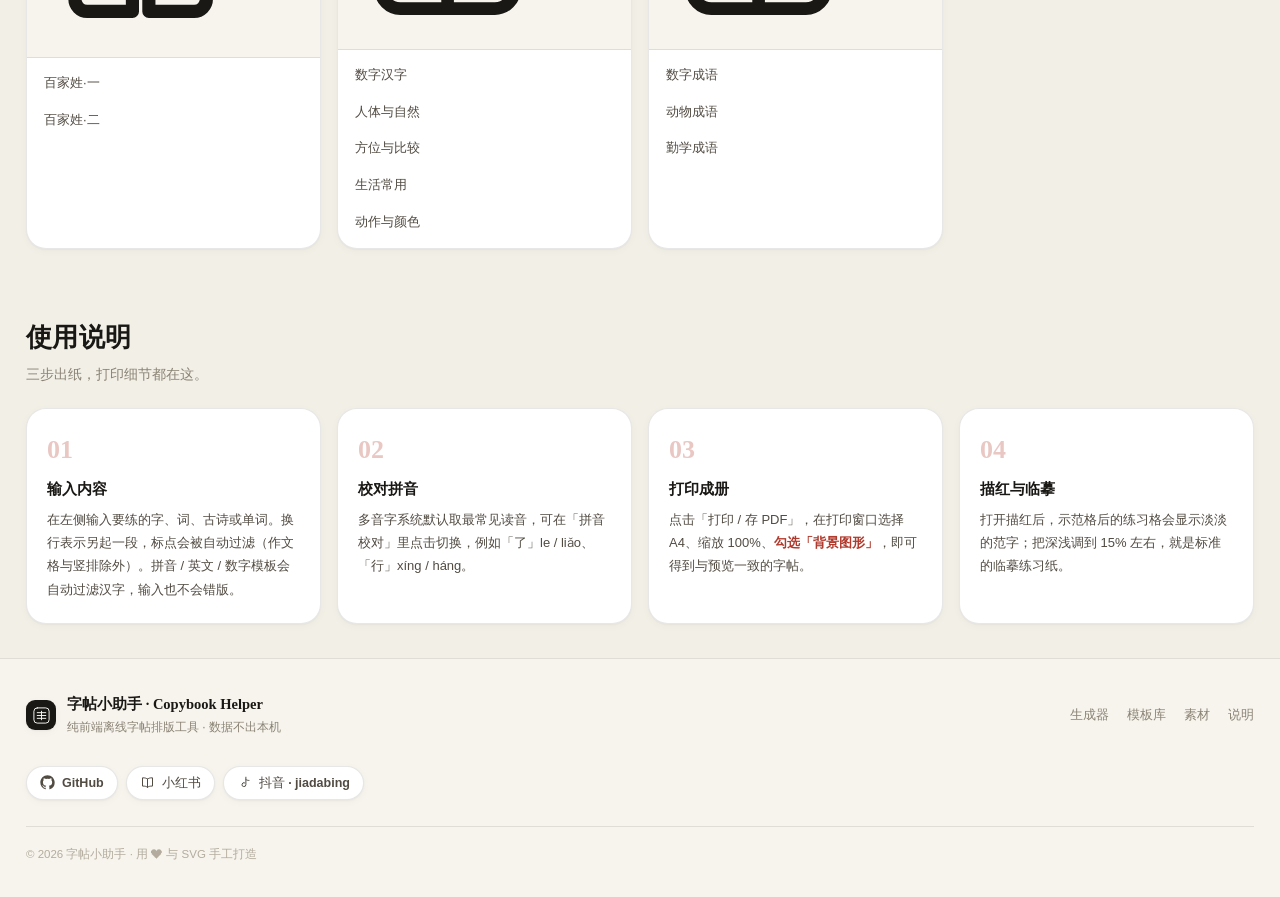
==== commit a7f44a65: "feat: 素材库按当前模板内容类型动态过滤 - templates.js 给每个素材组新增 modes 字段，声明适配的模板模式（拼音/英文/数字/汉字/抄写/竖排） - 新增 CBTemplate" ====
--- a/web/index.html
+++ b/web/index.html
@@ -203,7 +203,7 @@
     <div class="section-head">
       <div>
         <h2 class="section-title">内置素材</h2>
-        <p class="section-desc">古诗、三字经、拼音表、字母、数字、成语……点开即用。</p>
+        <p class="section-desc" id="materialsDesc">古诗、三字经、拼音表、字母、数字、成语……点开即用。</p>
       </div>
     </div>
     <div class="mat-grid" id="matGrid"></div>
--- a/web/assets/css/app.css
+++ b/web/assets/css/app.css
@@ -2,6 +2,8 @@
  * app.css —— 页面布局 + 字帖渲染区样式
  * ========================================================== */
 main { position: relative; z-index: 1; }
+/* 保证 hidden 属性不被组件自身的 display 覆盖 */
+[hidden] { display: none !important; }
 
 /* ---------------- 顶栏 ---------------- */
 .topbar {
